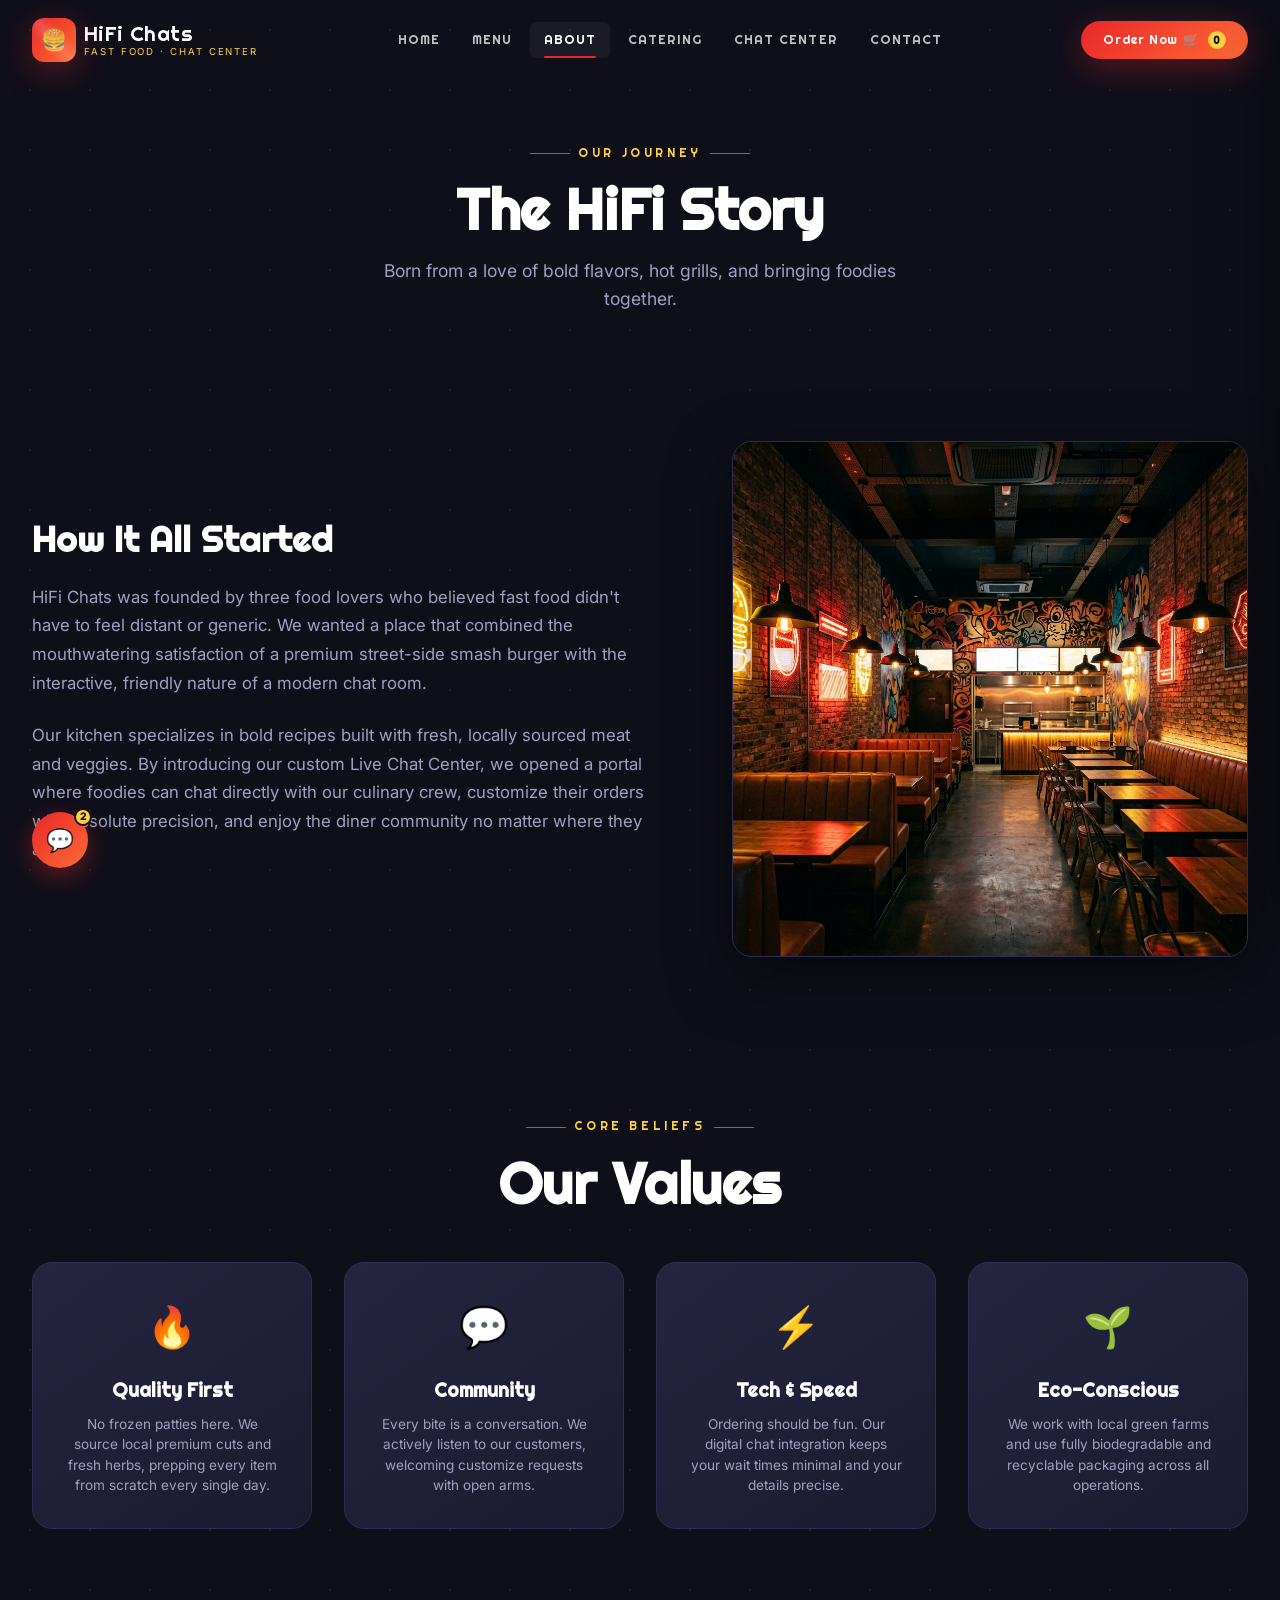
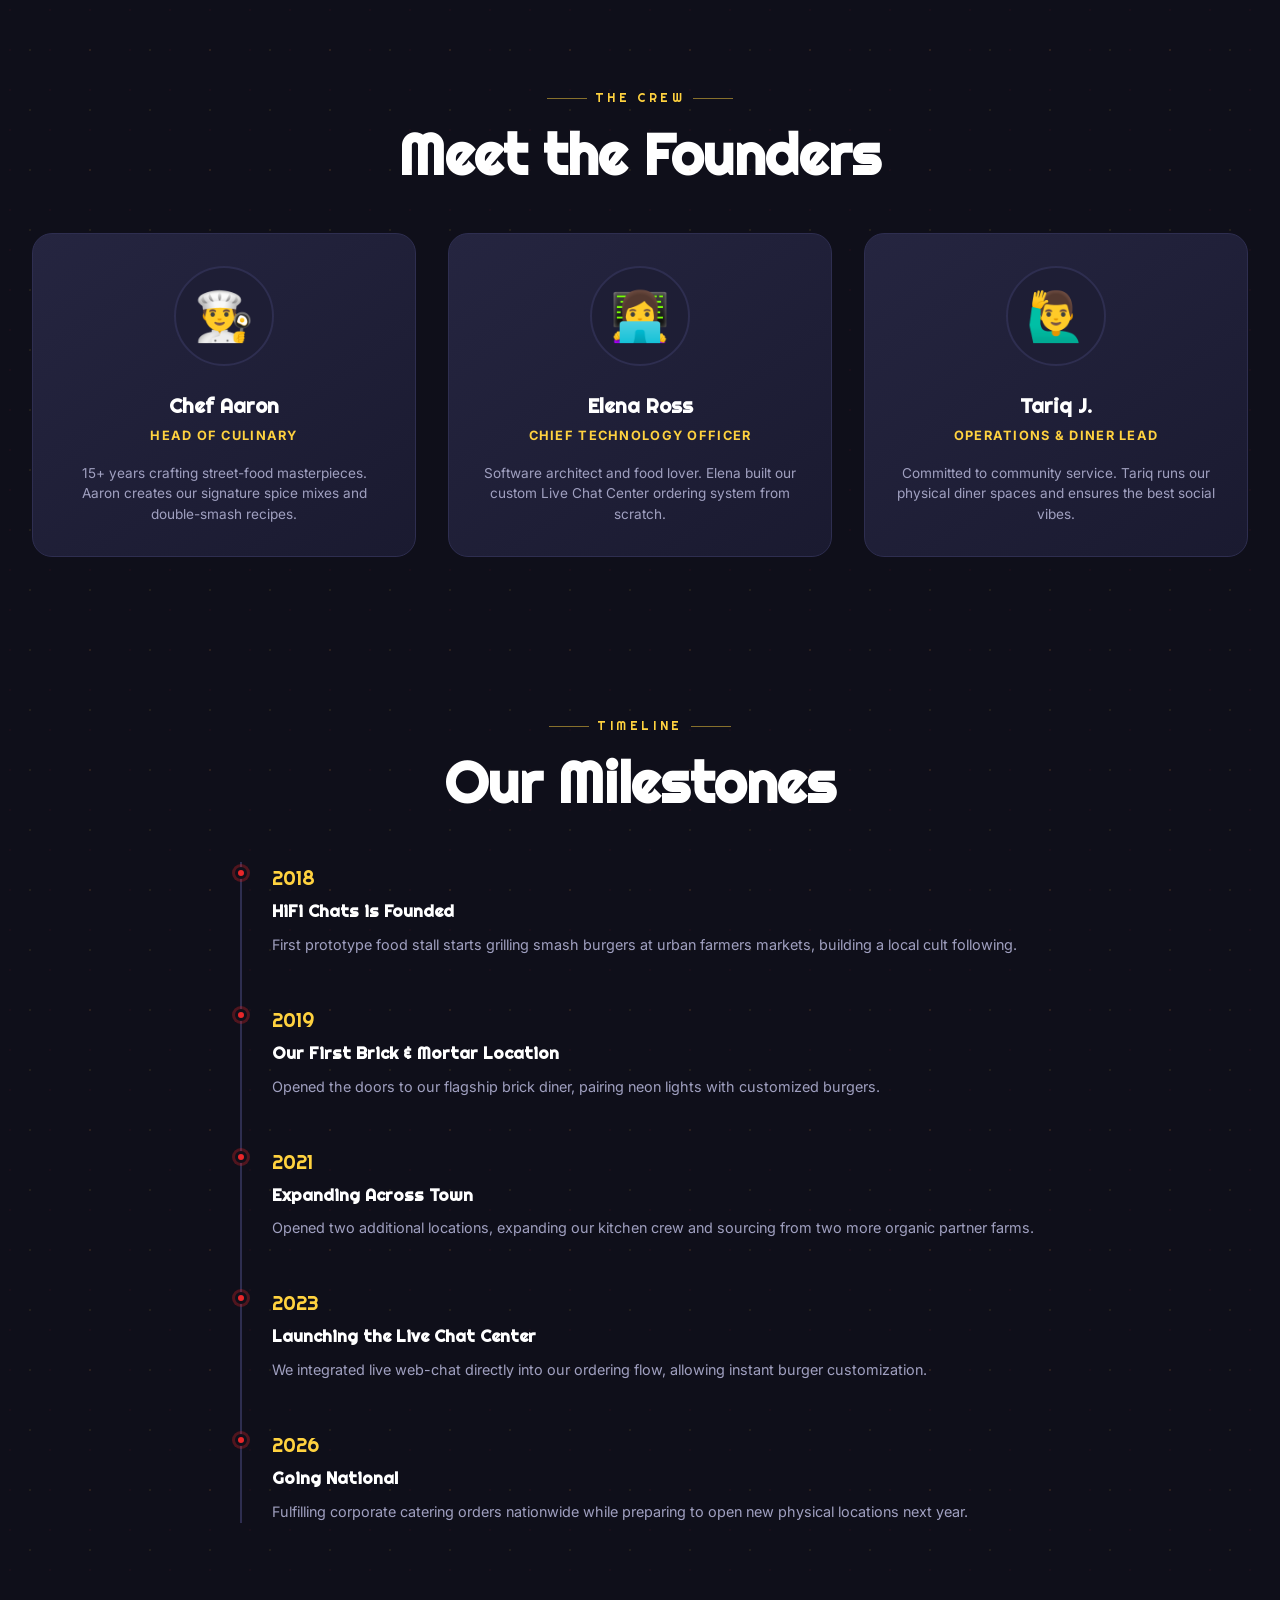
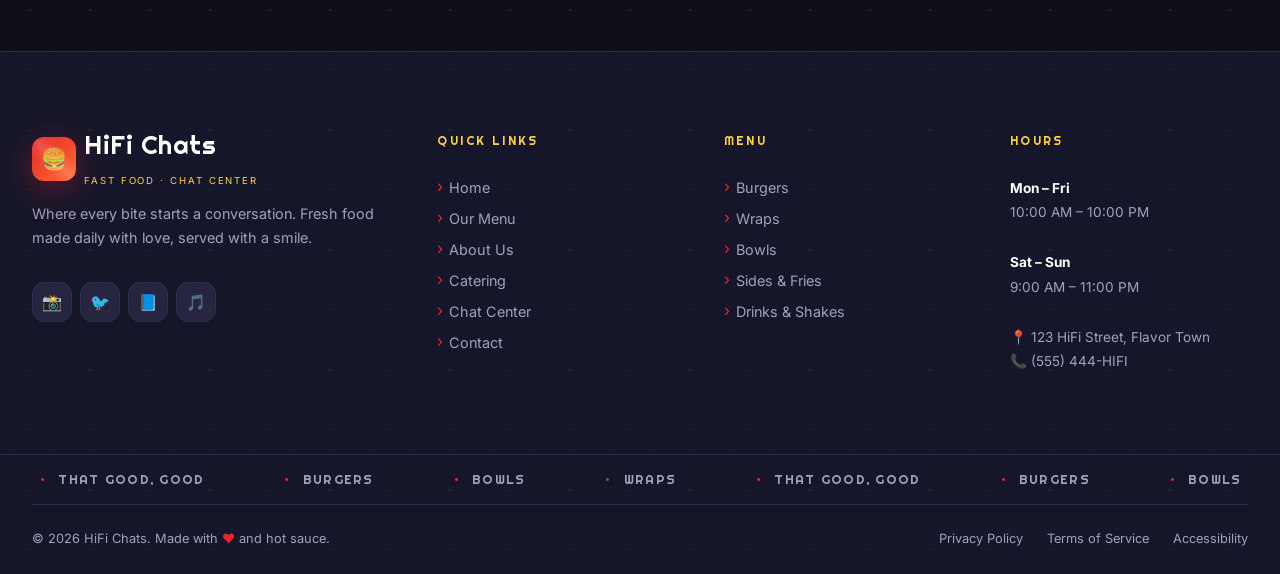
==== about.html @ 08e346a8 "website for chat center" ====
<!DOCTYPE html>
<html lang="en">
<head>
  <meta charset="UTF-8">
  <meta name="viewport" content="width=device-width, initial-scale=1.0">
  <link rel="icon" href="data:image/svg+xml,<svg xmlns=%22http://www.w3.org/2000/svg%22 viewBox=%220 0 100 100%22><text y=%22.9em%22 font-size=%2290%22>🍔</text></svg>">
  <title>About Us | HiFi Chats - Street Food & Conversation</title>
  <!-- Google Fonts -->
  <link rel="preconnect" href="https://fonts.googleapis.com">
  <link rel="preconnect" href="https://fonts.gstatic.com" crossorigin>
  <link href="https://fonts.googleapis.com/css2?family=Plus+Jakarta+Sans:wght@400;500;600;700;800&family=Playfair+Display:ital,wght@0,600;0,700;1,600&display=swap" rel="stylesheet">
  <!-- Stylesheets -->
  <link rel="stylesheet" href="css/main.css">
  <link rel="stylesheet" href="css/components.css">
  <link rel="stylesheet" href="css/animations.css">
  <style>
    /* About page styles */
    .about-hero {
      padding-top: calc(var(--nav-height) + 4rem);
      padding-bottom: 3rem;
      text-align: center;
    }
    .about-story {
      display: grid;
      grid-template-columns: 1.2fr 1fr;
      gap: var(--space-3xl);
      align-items: center;
    }
    .story-img-wrap {
      border-radius: var(--radius-lg);
      overflow: hidden;
      border: 1px solid var(--hifi-border);
      box-shadow: var(--shadow-lg);
    }
    .story-img {
      width: 100%;
      height: 100%;
      object-fit: cover;
      display: block;
    }
    .about-title {
      font-family: var(--font-display);
      font-size: 2.2rem;
      margin-bottom: var(--space-md);
      color: #fff;
    }
    .about-desc {
      color: var(--hifi-muted);
      font-size: 1.05rem;
      line-height: 1.7;
      margin-bottom: var(--space-lg);
    }
    
    /* Value Cards */
    .values-grid {
      display: grid;
      grid-template-columns: repeat(4, 1fr);
      gap: var(--space-xl);
    }
    .value-card {
      padding: var(--space-xl);
      text-align: center;
    }
    .value-icon {
      font-size: 2.5rem;
      margin-bottom: var(--space-md);
      display: inline-block;
    }
    .value-name {
      font-family: var(--font-display);
      font-size: 1.2rem;
      margin-bottom: var(--space-sm);
      color: #fff;
    }
    .value-desc {
      color: var(--hifi-muted);
      font-size: 0.85rem;
      line-height: 1.5;
    }
    
    /* Team members */
    .team-grid {
      display: grid;
      grid-template-columns: repeat(3, 1fr);
      gap: var(--space-xl);
    }
    .team-card {
      padding: var(--space-xl);
      text-align: center;
    }
    .team-avatar {
      width: 100px;
      height: 100px;
      border-radius: 50%;
      background: var(--hifi-charcoal);
      border: 2px solid var(--hifi-border);
      display: flex;
      align-items: center;
      justify-content: center;
      font-size: 3rem;
      margin: 0 auto var(--space-lg) auto;
    }
    .team-name {
      font-family: var(--font-display);
      font-size: 1.25rem;
      margin-bottom: 4px;
      color: #fff;
    }
    .team-role {
      color: var(--hifi-yellow);
      font-size: 0.8rem;
      font-weight: 700;
      letter-spacing: 0.1em;
      text-transform: uppercase;
      margin-bottom: var(--space-md);
    }
    .team-bio {
      color: var(--hifi-muted);
      font-size: 0.85rem;
      line-height: 1.5;
    }
    
    /* Timeline Section */
    .timeline {
      position: relative;
      max-width: 800px;
      margin: 3rem auto 0 auto;
      padding-left: var(--space-xl);
    }
    .timeline::before {
      content: '';
      position: absolute;
      left: 0;
      top: 0;
      bottom: 0;
      width: 2px;
      background: var(--hifi-border);
    }
    .timeline-item {
      position: relative;
      margin-bottom: var(--space-2xl);
    }
    .timeline-marker {
      position: absolute;
      left: calc(-1 * var(--space-xl) - 5px);
      top: 5px;
      width: 12px;
      height: 12px;
      border-radius: 50%;
      background: var(--hifi-red);
      border: 3px solid var(--hifi-dark);
      box-shadow: 0 0 0 3px rgba(232,39,42,0.3);
    }
    .timeline-year {
      font-family: var(--font-display);
      font-size: 1.25rem;
      color: var(--hifi-yellow);
      margin-bottom: 4px;
    }
    .timeline-title {
      font-family: var(--font-display);
      font-size: 1.05rem;
      color: #fff;
      margin-bottom: var(--space-sm);
    }
    .timeline-desc {
      color: var(--hifi-muted);
      font-size: 0.9rem;
    }
    
    @media (max-width: 900px) {
      .about-story { grid-template-columns: 1fr; gap: var(--space-xl); }
      .values-grid { grid-template-columns: repeat(2, 1fr); }
      .team-grid { grid-template-columns: 1fr; max-width: 400px; margin-inline: auto; }
    }
  </style>
</head>
<body class="particles-bg">
  <div class="page-transition"></div>

  <!-- Navbar -->
  <header class="navbar" id="navbar">
    <div class="container">
      <a href="index.html" class="nav-logo" data-nav>
        <div class="logo-icon">🍔</div>
        <div class="logo-text">
          <span class="logo-name">HiFi Chats</span>
          <span class="logo-tagline">Fast Food · Chat Center</span>
        </div>
      </a>
      <nav class="nav-links">
        <a href="index.html" class="nav-link" data-nav>Home</a>
        <a href="menu.html" class="nav-link" data-nav>Menu</a>
        <a href="about.html" class="nav-link active" data-nav>About</a>
        <a href="catering.html" class="nav-link" data-nav>Catering</a>
        <a href="chat.html" class="nav-link" data-nav>Chat Center</a>
        <a href="contact.html" class="nav-link" data-nav>Contact</a>
      </nav>
      <div class="nav-actions">
        <button type="button" class="nav-order-btn cart-toggle">Order Now 🛒 <span class="order-badge" style="display:inline-flex;align-items:center;justify-content:center;width:18px;height:18px;background:#FFD23F;color:#0F0F1A;border-radius:50%;font-size:0.65rem;font-weight:800;margin-left:4px;transition:transform 0.2s;">0</span></button>
      </div>
      <button class="nav-hamburger" id="hamburger" aria-label="Toggle menu">
        <span></span>
        <span></span>
        <span></span>
      </button>
    </div>
  </header>

  <!-- Mobile Navigation Menu -->
  <nav class="nav-mobile" id="mobile-nav">
    <a href="index.html" class="nav-link" data-nav>Home</a>
    <a href="menu.html" class="nav-link" data-nav>Menu</a>
    <a href="about.html" class="nav-link active" data-nav>About</a>
    <a href="catering.html" class="nav-link" data-nav>Catering</a>
    <a href="chat.html" class="nav-link" data-nav>Chat Center</a>
    <a href="contact.html" class="nav-link" data-nav>Contact</a>
    <button type="button" class="nav-order-btn cart-toggle">Order Now 🛒 <span class="order-badge" style="display:inline-flex;align-items:center;justify-content:center;width:18px;height:18px;background:#FFD23F;color:#0F0F1A;border-radius:50%;font-size:0.65rem;font-weight:800;margin-left:4px;transition:transform 0.2s;">0</span></button>
  </nav>

  <main>
    <!-- About Hero -->
    <section class="about-hero container">
      <span class="section-label" style="justify-content: center;">Our Journey</span>
      <h1 class="section-title">The HiFi Story</h1>
      <p class="section-subtitle" style="margin-inline: auto;">Born from a love of bold flavors, hot grills, and bringing foodies together.</p>
    </section>

    <!-- Story Content -->
    <section class="section-padding container">
      <div class="about-story">
        <div class="reveal-left">
          <h2 class="about-title">How It All Started</h2>
          <p class="about-desc">HiFi Chats was founded by three food lovers who believed fast food didn't have to feel distant or generic. We wanted a place that combined the mouthwatering satisfaction of a premium street-side smash burger with the interactive, friendly nature of a modern chat room.</p>
          <p class="about-desc">Our kitchen specializes in bold recipes built with fresh, locally sourced meat and veggies. By introducing our custom Live Chat Center, we opened a portal where foodies can chat directly with our culinary crew, customize their orders with absolute precision, and enjoy the diner community no matter where they are.</p>
        </div>
        <div class="reveal-right">
          <div class="story-img-wrap">
            <img src="assets/interior.png" alt="Diner Story" class="story-img">
          </div>
        </div>
      </div>
    </section>

    <!-- Core Values -->
    <section class="section-padding bg-light">
      <div class="container">
        <div class="text-center" style="margin-bottom: 3rem;">
          <span class="section-label" style="justify-content: center;">Core Beliefs</span>
          <h2 class="section-title">Our Values</h2>
        </div>
        
        <div class="values-grid stagger">
          <div class="card value-card reveal">
            <span class="value-icon">🔥</span>
            <h3 class="value-name">Quality First</h3>
            <p class="value-desc">No frozen patties here. We source local premium cuts and fresh herbs, prepping every item from scratch every single day.</p>
          </div>
          <div class="card value-card reveal">
            <span class="value-icon">💬</span>
            <h3 class="value-name">Community</h3>
            <p class="value-desc">Every bite is a conversation. We actively listen to our customers, welcoming customize requests with open arms.</p>
          </div>
          <div class="card value-card reveal">
            <span class="value-icon">⚡</span>
            <h3 class="value-name">Tech & Speed</h3>
            <p class="value-desc">Ordering should be fun. Our digital chat integration keeps your wait times minimal and your details precise.</p>
          </div>
          <div class="card value-card reveal">
            <span class="value-icon">🌱</span>
            <h3 class="value-name">Eco-Conscious</h3>
            <p class="value-desc">We work with local green farms and use fully biodegradable and recyclable packaging across all operations.</p>
          </div>
        </div>
      </div>
    </section>

    <!-- Team Section -->
    <section class="section-padding container">
      <div class="text-center" style="margin-bottom: 3rem;">
        <span class="section-label" style="justify-content: center;">The Crew</span>
        <h2 class="section-title">Meet the Founders</h2>
      </div>
      
      <div class="team-grid stagger">
        <div class="card team-card reveal">
          <div class="team-avatar">👨‍🍳</div>
          <h3 class="team-name">Chef Aaron</h3>
          <div class="team-role">Head of Culinary</div>
          <p class="team-bio">15+ years crafting street-food masterpieces. Aaron creates our signature spice mixes and double-smash recipes.</p>
        </div>
        <div class="card team-card reveal">
          <div class="team-avatar">👩‍💻</div>
          <h3 class="team-name">Elena Ross</h3>
          <div class="team-role">Chief Technology Officer</div>
          <p class="team-bio">Software architect and food lover. Elena built our custom Live Chat Center ordering system from scratch.</p>
        </div>
        <div class="card team-card reveal">
          <div class="team-avatar">🙋‍♂️</div>
          <h3 class="team-name">Tariq J.</h3>
          <div class="team-role">Operations & Diner Lead</div>
          <p class="team-bio">Committed to community service. Tariq runs our physical diner spaces and ensures the best social vibes.</p>
        </div>
      </div>
    </section>

    <!-- Timeline Section -->
    <section class="section-padding bg-light">
      <div class="container">
        <div class="text-center" style="margin-bottom: 2rem;">
          <span class="section-label" style="justify-content: center;">Timeline</span>
          <h2 class="section-title">Our Milestones</h2>
        </div>
        
        <div class="timeline stagger">
          <div class="timeline-item reveal">
            <div class="timeline-marker"></div>
            <div class="timeline-year">2018</div>
            <h3 class="timeline-title">HiFi Chats is Founded</h3>
            <p class="timeline-desc">First prototype food stall starts grilling smash burgers at urban farmers markets, building a local cult following.</p>
          </div>
          <div class="timeline-item reveal">
            <div class="timeline-marker"></div>
            <div class="timeline-year">2019</div>
            <h3 class="timeline-title">Our First Brick & Mortar Location</h3>
            <p class="timeline-desc">Opened the doors to our flagship brick diner, pairing neon lights with customized burgers.</p>
          </div>
          <div class="timeline-item reveal">
            <div class="timeline-marker"></div>
            <div class="timeline-year">2021</div>
            <h3 class="timeline-title">Expanding Across Town</h3>
            <p class="timeline-desc">Opened two additional locations, expanding our kitchen crew and sourcing from two more organic partner farms.</p>
          </div>
          <div class="timeline-item reveal">
            <div class="timeline-marker"></div>
            <div class="timeline-year">2023</div>
            <h3 class="timeline-title">Launching the Live Chat Center</h3>
            <p class="timeline-desc">We integrated live web-chat directly into our ordering flow, allowing instant burger customization.</p>
          </div>
          <div class="timeline-item reveal">
            <div class="timeline-marker"></div>
            <div class="timeline-year">2026</div>
            <h3 class="timeline-title">Going National</h3>
            <p class="timeline-desc">Fulfilling corporate catering orders nationwide while preparing to open new physical locations next year.</p>
          </div>
        </div>
      </div>
    </section>
  </main>

  <!-- Footer -->
  <footer class="footer">
    <div class="container">
      <div class="footer-grid">
        <div class="footer-brand">
          <div class="nav-logo" style="margin-bottom:1rem;">
            <div class="logo-icon">🍔</div>
            <div class="logo-text">
              <span class="logo-name">HiFi Chats</span>
              <span class="logo-tagline">Fast Food · Chat Center</span>
            </div>
          </div>
          <p class="footer-desc">Where every bite starts a conversation. Fresh food made daily with love, served with a smile.</p>
          <div class="footer-social">
            <a href="#" class="social-btn" aria-label="Instagram">📸</a>
            <a href="#" class="social-btn" aria-label="Twitter">🐦</a>
            <a href="#" class="social-btn" aria-label="Facebook">📘</a>
            <a href="#" class="social-btn" aria-label="TikTok">🎵</a>
          </div>
        </div>
        <div>
          <p class="footer-col-title">Quick Links</p>
          <ul class="footer-links">
            <li><a href="index.html">Home</a></li>
            <li><a href="menu.html">Our Menu</a></li>
            <li><a href="about.html">About Us</a></li>
            <li><a href="catering.html">Catering</a></li>
            <li><a href="chat.html">Chat Center</a></li>
            <li><a href="contact.html">Contact</a></li>
          </ul>
        </div>
        <div>
          <p class="footer-col-title">Menu</p>
          <ul class="footer-links">
            <li><a href="menu.html">Burgers</a></li>
            <li><a href="menu.html">Wraps</a></li>
            <li><a href="menu.html">Bowls</a></li>
            <li><a href="menu.html">Sides & Fries</a></li>
            <li><a href="menu.html">Drinks & Shakes</a></li>
          </ul>
        </div>
        <div>
          <p class="footer-col-title">Hours</p>
          <div class="footer-hours">
            <p><strong>Mon – Fri</strong><br>10:00 AM – 10:00 PM</p>
            <br>
            <p><strong>Sat – Sun</strong><br>9:00 AM – 11:00 PM</p>
            <br>
            <p>📍 123 HiFi Street, Flavor Town</p>
            <p>📞 (555) 444-HIFI</p>
          </div>
        </div>
      </div>
    </div>
    <div class="ticker-wrap" style="background:var(--hifi-dark2);border-top:1px solid var(--hifi-border);">
      <div class="ticker-track">
        <span class="ticker-item" style="color:var(--hifi-muted)"><span class="ticker-dot" style="color:var(--hifi-red)">•</span> that good, good</span>
        <span class="ticker-item" style="color:var(--hifi-muted)"><span class="ticker-dot" style="color:var(--hifi-red)">•</span> burgers</span>
        <span class="ticker-item" style="color:var(--hifi-muted)"><span class="ticker-dot" style="color:var(--hifi-red)">•</span> bowls</span>
        <span class="ticker-item" style="color:var(--hifi-muted)"><span class="ticker-dot" style="color:var(--hifi-red)">•</span> wraps</span>
        <span class="ticker-item" style="color:var(--hifi-muted)"><span class="ticker-dot" style="color:var(--hifi-red)">•</span> that good, good</span>
        <span class="ticker-item" style="color:var(--hifi-muted)"><span class="ticker-dot" style="color:var(--hifi-red)">•</span> burgers</span>
        <span class="ticker-item" style="color:var(--hifi-muted)"><span class="ticker-dot" style="color:var(--hifi-red)">•</span> bowls</span>
        <span class="ticker-item" style="color:var(--hifi-muted)"><span class="ticker-dot" style="color:var(--hifi-red)">•</span> wraps</span>
      </div>
    </div>
    <div class="container">
      <div class="footer-bottom">
        <p class="footer-copy">© 2026 HiFi Chats. Made with <span>❤</span> and hot sauce.</p>
        <div class="footer-legal">
          <a href="#">Privacy Policy</a>
          <a href="#">Terms of Service</a>
          <a href="#">Accessibility</a>
        </div>
      </div>
    </div>
  </footer>

  <!-- Floating Order Button -->
  <a href="menu.html" class="fab-order" id="fab-order" aria-label="Order Now">
    <span class="fab-pulse"></span> Order Now
  </a>

  <!-- Chat Widget -->
  <div class="chat-widget">
    <div class="chat-popup" id="chat-popup">
      <div class="chat-popup-header">
        <div class="chat-popup-avatar">🧑‍🍳</div>
        <div class="chat-popup-info">
          <strong>HiFi Support</strong>
          <small>Usually replies instantly</small>
        </div>
        <div class="online-dot"></div>
      </div>
      <div class="chat-popup-body">
        <div class="chat-bubble-msg">👋 Hey! Ready to order? We've got today's specials waiting for you!</div>
        <div class="chat-bubble-msg" style="animation-delay:0.2s">🍔 Our HiFi Classic is 20% off today only!</div>
        <a href="chat.html" class="chat-popup-cta">Start Chatting →</a>
      </div>
    </div>
    <button class="chat-widget-btn" id="chat-widget-btn" aria-label="Open chat">💬</button>
    <span class="chat-widget-badge">2</span>
  </div>

  <!-- Scripts -->
  <script src="js/cart.js"></script>
  <script src="js/main.js"></script>
</body>
</html>
---- css/main.css ----
/* ====================================
   HiFi Chats – Design System / main.css
   ==================================== */

@import url('https://fonts.googleapis.com/css2?family=Righteous&family=Pacifico&family=Inter:wght@300;400;500;600;700;800;900&display=swap');

/* ── CSS Custom Properties ── */
:root {
  /* Brand Colors */
  --hifi-red:       #E8272A;
  --hifi-red-dark:  #B01E20;
  --hifi-red-light: #FF4D50;
  --hifi-yellow:    #FFD23F;
  --hifi-yellow-dk: #E8BB20;
  --hifi-orange:    #FF6B35;
  --hifi-green:     #2ECC71;
  --hifi-dark:      #0F0F1A;
  --hifi-dark2:     #16162A;
  --hifi-charcoal:  #1E1E35;
  --hifi-card:      #252540;
  --hifi-border:    #2E2E50;
  --hifi-cream:     #FFF8F0;
  --hifi-muted:     #A0A0C0;
  --hifi-white:     #FFFFFF;

  /* Gradients */
  --grad-hero:   linear-gradient(135deg, #0F0F1A 0%, #1A0A0A 50%, #0F0F1A 100%);
  --grad-red:    linear-gradient(135deg, #E8272A, #FF6B35);
  --grad-gold:   linear-gradient(135deg, #FFD23F, #FF6B35);
  --grad-card:   linear-gradient(145deg, #252540, #1A1A30);
  --grad-shine:  linear-gradient(45deg, transparent 30%, rgba(255,210,63,0.08) 50%, transparent 70%);

  /* Typography */
  --font-display: 'Righteous', sans-serif;
  --font-accent:  'Pacifico', cursive;
  --font-body:    'Inter', sans-serif;

  /* Spacing */
  --space-xs:  0.25rem;
  --space-sm:  0.5rem;
  --space-md:  1rem;
  --space-lg:  1.5rem;
  --space-xl:  2rem;
  --space-2xl: 3rem;
  --space-3xl: 5rem;

  /* Border Radius */
  --radius-sm:   6px;
  --radius-md:   12px;
  --radius-lg:   20px;
  --radius-xl:   32px;
  --radius-pill: 999px;

  /* Shadows */
  --shadow-sm:   0 2px 8px rgba(0,0,0,0.3);
  --shadow-md:   0 8px 32px rgba(0,0,0,0.4);
  --shadow-lg:   0 20px 60px rgba(0,0,0,0.5);
  --shadow-red:  0 8px 32px rgba(232,39,42,0.35);
  --shadow-gold: 0 8px 32px rgba(255,210,63,0.25);

  /* Transitions */
  --trans-fast:   0.15s ease;
  --trans-mid:    0.3s ease;
  --trans-slow:   0.6s cubic-bezier(0.34, 1.56, 0.64, 1);

  /* Z-Index */
  --z-base: 1;
  --z-above: 10;
  --z-nav: 100;
  --z-modal: 1000;

  /* Layout */
  --max-width: 1280px;
  --nav-height: 80px;
}

/* ── Reset & Base ── */
*, *::before, *::after {
  box-sizing: border-box;
  margin: 0;
  padding: 0;
}

html {
  scroll-behavior: smooth;
  font-size: 16px;
}

body {
  font-family: var(--font-body);
  background: var(--hifi-dark);
  color: var(--hifi-white);
  overflow-x: hidden;
  line-height: 1.6;
  -webkit-font-smoothing: antialiased;
}

img {
  max-width: 100%;
  display: block;
}

a {
  color: inherit;
  text-decoration: none;
}

ul, ol {
  list-style: none;
}

button {
  cursor: pointer;
  border: none;
  background: none;
  font-family: inherit;
}

/* ── Utility Classes ── */
.container {
  max-width: var(--max-width);
  margin-inline: auto;
  padding-inline: var(--space-xl);
}

.section-padding {
  padding-block: var(--space-3xl);
}

.text-center { text-align: center; }
.text-red    { color: var(--hifi-red); }
.text-yellow { color: var(--hifi-yellow); }
.text-muted  { color: var(--hifi-muted); }
.text-white  { color: var(--hifi-white); }

.shadow-lg { box-shadow: var(--shadow-lg); }

.display-font  { font-family: var(--font-display); }
.accent-font   { font-family: var(--font-accent); }

/* ── Section Headers ── */
.section-label {
  font-family: var(--font-display);
  font-size: 0.75rem;
  letter-spacing: 0.3em;
  text-transform: uppercase;
  color: var(--hifi-yellow);
  display: flex;
  align-items: center;
  gap: var(--space-sm);
  margin-bottom: var(--space-md);
}

.section-label::before,
.section-label::after {
  content: '';
  height: 1px;
  width: 40px;
  background: var(--hifi-yellow);
  opacity: 0.5;
}

.section-title {
  font-family: var(--font-display);
  font-size: clamp(2rem, 5vw, 3.5rem);
  line-height: 1.1;
  margin-bottom: var(--space-md);
}

.section-subtitle {
  font-size: 1.1rem;
  color: var(--hifi-muted);
  max-width: 540px;
}

/* ── Buttons ── */
.btn {
  display: inline-flex;
  align-items: center;
  gap: var(--space-sm);
  padding: 0.85em 2em;
  border-radius: var(--radius-pill);
  font-family: var(--font-display);
  font-size: 0.9rem;
  letter-spacing: 0.05em;
  transition: all var(--trans-slow);
  position: relative;
  overflow: hidden;
  white-space: nowrap;
}

.btn::after {
  content: '';
  position: absolute;
  inset: 0;
  background: var(--grad-shine);
  transform: translateX(-100%);
  transition: transform var(--trans-mid);
}

.btn:hover::after {
  transform: translateX(100%);
}

.btn-primary {
  background: var(--grad-red);
  color: var(--hifi-white);
  box-shadow: var(--shadow-red);
}

.btn-primary:hover {
  transform: translateY(-3px) scale(1.03);
  box-shadow: 0 12px 40px rgba(232,39,42,0.5);
}

.btn-secondary {
  background: transparent;
  color: var(--hifi-white);
  border: 2px solid rgba(255,255,255,0.25);
  backdrop-filter: blur(10px);
}

.btn-secondary:hover {
  border-color: var(--hifi-yellow);
  color: var(--hifi-yellow);
  transform: translateY(-3px);
  box-shadow: 0 8px 24px rgba(255,210,63,0.15);
}

.btn-gold {
  background: var(--grad-gold);
  color: var(--hifi-dark);
  box-shadow: var(--shadow-gold);
  font-weight: 700;
}

.btn-gold:hover {
  transform: translateY(-3px) scale(1.03);
  box-shadow: 0 12px 40px rgba(255,210,63,0.4);
}

.btn-lg {
  padding: 1.1em 2.5em;
  font-size: 1rem;
}

.btn-sm {
  padding: 0.55em 1.4em;
  font-size: 0.8rem;
}

.btn-icon {
  width: 20px;
  height: 20px;
  transition: transform var(--trans-fast);
}

.btn:hover .btn-icon {
  transform: translateX(4px);
}

/* ── Cards ── */
.card {
  background: var(--grad-card);
  border: 1px solid var(--hifi-border);
  border-radius: var(--radius-lg);
  overflow: hidden;
  transition: all var(--trans-mid);
  position: relative;
}

.card:hover {
  transform: translateY(-6px);
  border-color: rgba(232,39,42,0.3);
  box-shadow: 0 24px 48px rgba(0,0,0,0.4), 0 0 0 1px rgba(232,39,42,0.1);
}

/* ── Badges ── */
.badge {
  display: inline-flex;
  align-items: center;
  gap: 4px;
  padding: 4px 12px;
  border-radius: var(--radius-pill);
  font-size: 0.7rem;
  font-weight: 700;
  letter-spacing: 0.05em;
  text-transform: uppercase;
}

.badge-hot  { background: rgba(232,39,42,0.15); color: var(--hifi-red-light); border: 1px solid rgba(232,39,42,0.3); }
.badge-new  { background: rgba(46,204,113,0.15); color: var(--hifi-green); border: 1px solid rgba(46,204,113,0.3); }
.badge-veg  { background: rgba(46,204,113,0.15); color: var(--hifi-green); border: 1px solid rgba(46,204,113,0.3); }
.badge-pop  { background: rgba(255,210,63,0.15); color: var(--hifi-yellow); border: 1px solid rgba(255,210,63,0.3); }

/* ── Scroll-in animations ── */
.reveal {
  opacity: 0;
  transform: translateY(40px);
  transition: opacity 0.7s ease, transform 0.7s ease;
}

.reveal.visible {
  opacity: 1;
  transform: none;
}

.reveal-left {
  opacity: 0;
  transform: translateX(-40px);
  transition: opacity 0.7s ease, transform 0.7s ease;
}

.reveal-left.visible {
  opacity: 1;
  transform: none;
}

.reveal-right {
  opacity: 0;
  transform: translateX(40px);
  transition: opacity 0.7s ease, transform 0.7s ease;
}

.reveal-right.visible {
  opacity: 1;
  transform: none;
}

/* ── Page Hero Overlay ── */
.page-hero {
  position: relative;
  padding-top: calc(var(--nav-height) + 4rem);
  padding-bottom: 4rem;
  text-align: center;
  overflow: hidden;
}

.page-hero::before {
  content: '';
  position: absolute;
  inset: 0;
  background: radial-gradient(ellipse at center top, rgba(232,39,42,0.2) 0%, transparent 60%);
  pointer-events: none;
}

/* ── Divider ── */
.divider {
  border: none;
  height: 1px;
  background: linear-gradient(90deg, transparent, var(--hifi-border), transparent);
  margin-block: var(--space-2xl);
}

/* ── Responsive Grid Helpers ── */
.grid-2 { display: grid; grid-template-columns: repeat(2, 1fr); gap: var(--space-xl); }
.grid-3 { display: grid; grid-template-columns: repeat(3, 1fr); gap: var(--space-xl); }
.grid-4 { display: grid; grid-template-columns: repeat(4, 1fr); gap: var(--space-xl); }

@media (max-width: 1024px) {
  .grid-4 { grid-template-columns: repeat(2, 1fr); }
  .grid-3 { grid-template-columns: repeat(2, 1fr); }
}

@media (max-width: 768px) {
  .container { padding-inline: var(--space-lg); }
  .section-padding { padding-block: var(--space-2xl); }
  .grid-2, .grid-3, .grid-4 { grid-template-columns: 1fr; }
}
---- css/components.css ----
/* ====================================
   HiFi Chats – Components (Nav, Footer, etc.)
   ==================================== */

/* ──────────────────────────────────────
   NAVIGATION
────────────────────────────────────── */
.navbar {
  position: fixed;
  top: 0;
  left: 0;
  right: 0;
  height: var(--nav-height);
  z-index: var(--z-nav);
  transition: all var(--trans-mid);
  display: flex;
  align-items: center;
}

.navbar.scrolled {
  background: rgba(15, 15, 26, 0.92);
  backdrop-filter: blur(20px);
  border-bottom: 1px solid var(--hifi-border);
  box-shadow: 0 4px 30px rgba(0,0,0,0.3);
}

.navbar .container {
  display: flex;
  align-items: center;
  justify-content: space-between;
  width: 100%;
}

/* Logo */
.nav-logo {
  display: flex;
  align-items: center;
  gap: var(--space-sm);
  text-decoration: none;
}

.logo-icon {
  width: 44px;
  height: 44px;
  background: var(--grad-red);
  border-radius: 12px;
  display: flex;
  align-items: center;
  justify-content: center;
  font-size: 1.3rem;
  box-shadow: var(--shadow-red);
  flex-shrink: 0;
  position: relative;
  overflow: hidden;
}

.logo-icon::after {
  content: '';
  position: absolute;
  top: -50%;
  left: -50%;
  width: 200%;
  height: 200%;
  background: linear-gradient(45deg, transparent 40%, rgba(255,255,255,0.15) 50%, transparent 60%);
  animation: logo-shine 3s infinite;
}

@keyframes logo-shine {
  0% { transform: rotate(0deg) translateX(-100%); }
  100% { transform: rotate(0deg) translateX(100%); }
}

.logo-text {
  display: flex;
  flex-direction: column;
  line-height: 1;
}

.logo-name {
  font-family: var(--font-display);
  font-size: 1.3rem;
  color: var(--hifi-white);
  letter-spacing: 0.02em;
}

.logo-tagline {
  font-size: 0.6rem;
  color: var(--hifi-yellow);
  letter-spacing: 0.2em;
  text-transform: uppercase;
  margin-top: 2px;
}

/* Nav Links */
.nav-links {
  display: flex;
  align-items: center;
  gap: var(--space-xs);
}

.nav-link {
  font-family: var(--font-display);
  font-size: 0.8rem;
  letter-spacing: 0.08em;
  text-transform: uppercase;
  color: rgba(255,255,255,0.75);
  padding: 8px 14px;
  border-radius: var(--radius-sm);
  transition: all var(--trans-fast);
  position: relative;
}

.nav-link::after {
  content: '';
  position: absolute;
  bottom: 0;
  left: 50%;
  transform: translateX(-50%);
  width: 0;
  height: 2px;
  background: var(--hifi-red);
  border-radius: 2px;
  transition: width var(--trans-fast);
}

.nav-link:hover,
.nav-link.active {
  color: var(--hifi-white);
  background: rgba(255,255,255,0.05);
}

.nav-link:hover::after,
.nav-link.active::after {
  width: calc(100% - 28px);
}

/* Nav Actions */
.nav-actions {
  display: flex;
  align-items: center;
  gap: var(--space-md);
}

.nav-order-btn {
  background: var(--grad-red);
  color: var(--hifi-white);
  font-family: var(--font-display);
  font-size: 0.8rem;
  letter-spacing: 0.05em;
  padding: 10px 22px;
  border-radius: var(--radius-pill);
  box-shadow: var(--shadow-red);
  transition: all var(--trans-slow);
}

.nav-order-btn:hover {
  transform: translateY(-2px) scale(1.05);
  box-shadow: 0 8px 24px rgba(232,39,42,0.5);
}

/* Hamburger */
.nav-hamburger {
  display: none;
  flex-direction: column;
  gap: 5px;
  cursor: pointer;
  padding: 6px;
}

.nav-hamburger span {
  display: block;
  width: 24px;
  height: 2px;
  background: var(--hifi-white);
  border-radius: 2px;
  transition: all var(--trans-fast);
}

.nav-hamburger.open span:nth-child(1) { transform: translateY(7px) rotate(45deg); }
.nav-hamburger.open span:nth-child(2) { opacity: 0; transform: scaleX(0); }
.nav-hamburger.open span:nth-child(3) { transform: translateY(-7px) rotate(-45deg); }

/* Mobile Nav */
.nav-mobile {
  display: none;
  position: fixed;
  top: var(--nav-height);
  left: 0;
  right: 0;
  background: rgba(15, 15, 26, 0.98);
  backdrop-filter: blur(20px);
  border-bottom: 1px solid var(--hifi-border);
  padding: var(--space-xl);
  flex-direction: column;
  gap: var(--space-sm);
  z-index: calc(var(--z-nav) - 1);
  transform: translateY(-100%);
  opacity: 0;
  transition: all var(--trans-mid);
}

.nav-mobile.open {
  transform: translateY(0);
  opacity: 1;
}

.nav-mobile .nav-link {
  font-size: 1rem;
  padding: var(--space-md);
  border-radius: var(--radius-md);
}

.nav-mobile .nav-order-btn {
  text-align: center;
  padding: var(--space-md);
  border-radius: var(--radius-md);
  margin-top: var(--space-md);
  font-size: 1rem;
}

@media (max-width: 900px) {
  .nav-links, .nav-actions { display: none; }
  .nav-hamburger { display: flex; }
  .nav-mobile { display: flex; }
}


/* ──────────────────────────────────────
   MARQUEE TICKER
────────────────────────────────────── */
.ticker-wrap {
  background: var(--grad-red);
  overflow: hidden;
  white-space: nowrap;
  padding-block: 12px;
}

.ticker-track {
  display: inline-flex;
  animation: ticker 30s linear infinite;
}

.ticker-item {
  font-family: var(--font-display);
  font-size: 0.8rem;
  letter-spacing: 0.1em;
  text-transform: uppercase;
  color: var(--hifi-white);
  padding-inline: 2.5rem;
  display: inline-flex;
  align-items: center;
  gap: 0.75rem;
}

.ticker-dot {
  color: var(--hifi-yellow);
  font-size: 1.2em;
}

@keyframes ticker {
  0% { transform: translateX(0); }
  100% { transform: translateX(-50%); }
}


/* ──────────────────────────────────────
   FOOTER
────────────────────────────────────── */
.footer {
  background: var(--hifi-dark2);
  border-top: 1px solid var(--hifi-border);
  padding-top: var(--space-3xl);
}

.footer-grid {
  display: grid;
  grid-template-columns: 1.5fr 1fr 1fr 1fr;
  gap: var(--space-2xl);
  padding-bottom: var(--space-3xl);
}

.footer-brand .logo-name {
  font-size: 1.6rem;
  margin-bottom: var(--space-md);
}

.footer-desc {
  color: var(--hifi-muted);
  font-size: 0.9rem;
  line-height: 1.7;
  margin-bottom: var(--space-xl);
}

.footer-social {
  display: flex;
  gap: var(--space-sm);
}

.social-btn {
  width: 40px;
  height: 40px;
  border-radius: var(--radius-md);
  background: var(--hifi-card);
  border: 1px solid var(--hifi-border);
  display: flex;
  align-items: center;
  justify-content: center;
  font-size: 1rem;
  transition: all var(--trans-fast);
  color: var(--hifi-muted);
}

.social-btn:hover {
  background: var(--hifi-red);
  border-color: var(--hifi-red);
  color: var(--hifi-white);
  transform: translateY(-3px);
  box-shadow: var(--shadow-red);
}

.footer-col-title {
  font-family: var(--font-display);
  font-size: 0.75rem;
  letter-spacing: 0.2em;
  text-transform: uppercase;
  color: var(--hifi-yellow);
  margin-bottom: var(--space-lg);
}

.footer-links {
  display: flex;
  flex-direction: column;
  gap: var(--space-sm);
}

.footer-links a {
  color: var(--hifi-muted);
  font-size: 0.9rem;
  transition: all var(--trans-fast);
  display: flex;
  align-items: center;
  gap: 6px;
}

.footer-links a::before {
  content: '›';
  color: var(--hifi-red);
  font-size: 1.1em;
  line-height: 1;
}

.footer-links a:hover {
  color: var(--hifi-white);
  transform: translateX(4px);
}

.footer-hours p {
  color: var(--hifi-muted);
  font-size: 0.85rem;
  line-height: 1.8;
}

.footer-hours strong {
  color: var(--hifi-white);
}

.footer-bottom {
  border-top: 1px solid var(--hifi-border);
  padding-block: var(--space-lg);
  display: flex;
  align-items: center;
  justify-content: space-between;
  flex-wrap: wrap;
  gap: var(--space-md);
}

.footer-copy {
  color: var(--hifi-muted);
  font-size: 0.8rem;
}

.footer-copy span {
  color: var(--hifi-red);
}

.footer-legal {
  display: flex;
  gap: var(--space-lg);
}

.footer-legal a {
  color: var(--hifi-muted);
  font-size: 0.8rem;
  transition: color var(--trans-fast);
}

.footer-legal a:hover { color: var(--hifi-white); }

@media (max-width: 900px) {
  .footer-grid { grid-template-columns: 1fr 1fr; gap: var(--space-xl); }
}

@media (max-width: 600px) {
  .footer-grid { grid-template-columns: 1fr; }
  .footer-bottom { flex-direction: column; text-align: center; }
}


/* ──────────────────────────────────────
   FLOATING ORDER BUTTON
────────────────────────────────────── */
.fab-order {
  position: fixed;
  bottom: var(--space-xl);
  right: var(--space-xl);
  background: var(--grad-red);
  color: var(--hifi-white);
  font-family: var(--font-display);
  font-size: 0.85rem;
  letter-spacing: 0.05em;
  padding: 14px 24px;
  border-radius: var(--radius-pill);
  box-shadow: 0 8px 32px rgba(232,39,42,0.5);
  z-index: calc(var(--z-nav) - 1);
  display: flex;
  align-items: center;
  gap: var(--space-sm);
  transition: all var(--trans-slow);
  transform: scale(0);
  opacity: 0;
}

.fab-order.visible {
  transform: scale(1);
  opacity: 1;
}

.fab-order:hover {
  transform: scale(1.08) translateY(-3px);
  box-shadow: 0 16px 48px rgba(232,39,42,0.6);
}

.fab-pulse {
  width: 10px;
  height: 10px;
  background: var(--hifi-yellow);
  border-radius: 50%;
  animation: pulse 1.5s ease infinite;
}

@keyframes pulse {
  0%, 100% { transform: scale(1); opacity: 1; }
  50% { transform: scale(1.5); opacity: 0.5; }
}


/* ──────────────────────────────────────
   CHAT WIDGET
────────────────────────────────────── */
.chat-widget {
  position: fixed;
  bottom: var(--space-xl);
  left: var(--space-xl);
  z-index: calc(var(--z-nav) - 1);
}

.chat-widget-btn {
  width: 56px;
  height: 56px;
  background: var(--grad-red);
  border-radius: 50%;
  display: flex;
  align-items: center;
  justify-content: center;
  font-size: 1.4rem;
  box-shadow: 0 8px 24px rgba(232,39,42,0.4);
  cursor: pointer;
  transition: all var(--trans-slow);
  border: none;
}

.chat-widget-btn:hover {
  transform: scale(1.1) rotate(10deg);
  box-shadow: 0 12px 32px rgba(232,39,42,0.6);
}

.chat-widget-badge {
  position: absolute;
  top: -4px;
  right: -4px;
  width: 18px;
  height: 18px;
  background: var(--hifi-yellow);
  color: var(--hifi-dark);
  font-size: 0.65rem;
  font-weight: 800;
  border-radius: 50%;
  display: flex;
  align-items: center;
  justify-content: center;
  border: 2px solid var(--hifi-dark);
}

.chat-popup {
  position: absolute;
  bottom: 68px;
  left: 0;
  width: 280px;
  background: var(--hifi-card);
  border: 1px solid var(--hifi-border);
  border-radius: var(--radius-lg);
  box-shadow: var(--shadow-lg);
  overflow: hidden;
  transform: scale(0.8) translateY(20px);
  transform-origin: bottom left;
  opacity: 0;
  pointer-events: none;
  transition: all var(--trans-slow);
}

.chat-popup.open {
  transform: scale(1) translateY(0);
  opacity: 1;
  pointer-events: all;
}

.chat-popup-header {
  background: var(--grad-red);
  padding: var(--space-md) var(--space-lg);
  display: flex;
  align-items: center;
  gap: var(--space-sm);
}

.chat-popup-avatar {
  width: 36px;
  height: 36px;
  background: rgba(255,255,255,0.2);
  border-radius: 50%;
  display: flex;
  align-items: center;
  justify-content: center;
  font-size: 1.1rem;
}

.chat-popup-info strong {
  font-family: var(--font-display);
  font-size: 0.9rem;
  display: block;
}

.chat-popup-info small {
  font-size: 0.7rem;
  opacity: 0.8;
}

.online-dot {
  width: 8px;
  height: 8px;
  background: var(--hifi-green);
  border-radius: 50%;
  margin-left: auto;
  animation: pulse 2s infinite;
}

.chat-popup-body {
  padding: var(--space-md) var(--space-lg);
}

.chat-bubble-msg {
  background: var(--hifi-charcoal);
  border-radius: 12px 12px 12px 4px;
  padding: var(--space-sm) var(--space-md);
  font-size: 0.85rem;
  color: var(--hifi-white);
  margin-bottom: var(--space-sm);
  animation: slideInLeft 0.3s ease;
}

@keyframes slideInLeft {
  from { opacity: 0; transform: translateX(-10px); }
  to { opacity: 1; transform: translateX(0); }
}

.chat-popup-cta {
  display: block;
  width: 100%;
  background: var(--grad-red);
  color: var(--hifi-white);
  font-family: var(--font-display);
  font-size: 0.8rem;
  padding: 10px;
  border-radius: var(--radius-md);
  text-align: center;
  margin-top: var(--space-md);
  transition: all var(--trans-fast);
}

.chat-popup-cta:hover {
  opacity: 0.9;
  transform: scale(1.02);
}


/* ──────────────────────────────────────
   CART DRAWER
────────────────────────────────────── */
button.nav-order-btn {
  border: none;
  cursor: pointer;
  font-family: var(--font-display);
}

.cart-overlay {
  position: fixed;
  inset: 0;
  background: rgba(15, 15, 26, 0.7);
  backdrop-filter: blur(4px);
  z-index: var(--z-modal);
  opacity: 0;
  pointer-events: none;
  transition: opacity var(--trans-mid);
}

.cart-overlay.open {
  opacity: 1;
  pointer-events: all;
}

.cart-drawer {
  position: fixed;
  top: 0;
  right: 0;
  bottom: 0;
  width: 400px;
  max-width: 92vw;
  background: var(--hifi-card);
  border-left: 1px solid var(--hifi-border);
  box-shadow: var(--shadow-lg);
  z-index: calc(var(--z-modal) + 1);
  display: flex;
  flex-direction: column;
  transform: translateX(100%);
  transition: transform var(--trans-slow);
}

.cart-drawer.open {
  transform: translateX(0);
}

.cart-drawer-header {
  padding: var(--space-lg) var(--space-xl);
  border-bottom: 1px solid var(--hifi-border);
  display: flex;
  align-items: center;
  justify-content: space-between;
}

.cart-drawer-header h3 {
  font-family: var(--font-display);
  font-size: 1.1rem;
  color: var(--hifi-white);
  display: flex;
  align-items: center;
  gap: var(--space-sm);
}

.cart-drawer-count {
  display: inline-flex;
  align-items: center;
  justify-content: center;
  min-width: 22px;
  height: 22px;
  padding: 0 6px;
  background: var(--hifi-red);
  color: var(--hifi-white);
  border-radius: var(--radius-pill);
  font-size: 0.75rem;
}

.cart-close-btn {
  width: 36px;
  height: 36px;
  border-radius: 50%;
  background: var(--hifi-charcoal);
  border: 1px solid var(--hifi-border);
  color: var(--hifi-white);
  font-size: 1.2rem;
  cursor: pointer;
  transition: all var(--trans-fast);
}

.cart-close-btn:hover {
  background: var(--hifi-red);
  border-color: var(--hifi-red);
}

.cart-drawer-body {
  flex: 1;
  overflow-y: auto;
  padding: var(--space-lg) var(--space-xl);
  display: flex;
  flex-direction: column;
  gap: var(--space-md);
}

.cart-empty {
  height: 100%;
  display: flex;
  flex-direction: column;
  align-items: center;
  justify-content: center;
  text-align: center;
  gap: var(--space-md);
  color: var(--hifi-muted);
}

.cart-empty-icon {
  font-size: 2.5rem;
}

.cart-item {
  display: grid;
  grid-template-columns: 1fr auto auto;
  align-items: center;
  gap: var(--space-md);
  padding-bottom: var(--space-md);
  border-bottom: 1px solid var(--hifi-border);
}

.cart-item-info {
  display: flex;
  flex-direction: column;
  gap: 2px;
}

.cart-item-name {
  color: var(--hifi-white);
  font-size: 0.9rem;
  font-weight: 600;
}

.cart-item-price {
  color: var(--hifi-yellow);
  font-size: 0.85rem;
}

.cart-item-qty {
  display: flex;
  align-items: center;
  gap: var(--space-sm);
  background: var(--hifi-charcoal);
  border: 1px solid var(--hifi-border);
  border-radius: var(--radius-pill);
  padding: 4px 10px;
  color: var(--hifi-white);
  font-size: 0.85rem;
}

.cart-qty-btn {
  width: 20px;
  height: 20px;
  border-radius: 50%;
  background: transparent;
  border: none;
  color: var(--hifi-white);
  cursor: pointer;
  font-size: 0.9rem;
  line-height: 1;
}

.cart-qty-btn:hover {
  color: var(--hifi-yellow);
}

.cart-remove-btn {
  background: none;
  border: none;
  color: var(--hifi-muted);
  cursor: pointer;
  font-size: 0.95rem;
  transition: color var(--trans-fast);
}

.cart-remove-btn:hover {
  color: var(--hifi-red);
}

.cart-drawer-footer {
  padding: var(--space-lg) var(--space-xl);
  border-top: 1px solid var(--hifi-border);
  background: var(--hifi-dark2);
}

.cart-coupon-row {
  display: flex;
  gap: var(--space-sm);
  margin-bottom: var(--space-sm);
}

.cart-coupon-input {
  flex: 1;
  padding: 10px 14px;
  border-radius: var(--radius-md);
  background: var(--hifi-charcoal);
  border: 1px solid var(--hifi-border);
  color: var(--hifi-white);
  font-family: inherit;
  font-size: 0.85rem;
  outline: none;
}

.cart-coupon-input:focus {
  border-color: var(--hifi-red);
}

.cart-coupon-btn {
  padding: 10px 18px;
  border-radius: var(--radius-md);
  background: var(--hifi-charcoal);
  border: 1px solid var(--hifi-border);
  color: var(--hifi-white);
  font-family: var(--font-display);
  font-size: 0.8rem;
  cursor: pointer;
  transition: all var(--trans-fast);
}

.cart-coupon-btn:hover {
  background: var(--hifi-red);
  border-color: var(--hifi-red);
}

.cart-coupon-msg {
  font-size: 0.78rem;
  color: var(--hifi-red-light);
  min-height: 1.2em;
  margin-bottom: var(--space-sm);
}

.cart-coupon-msg.success {
  color: var(--hifi-green);
}

.cart-summary-row {
  display: flex;
  align-items: center;
  justify-content: space-between;
  font-size: 0.9rem;
  color: var(--hifi-muted);
  padding-block: 4px;
}

.cart-discount-row {
  display: none;
  color: var(--hifi-green);
}

.cart-total-row {
  font-family: var(--font-display);
  font-size: 1.15rem;
  color: var(--hifi-white);
  border-top: 1px solid var(--hifi-border);
  margin-top: var(--space-sm);
  padding-top: var(--space-md);
}

.cart-checkout-btn {
  width: 100%;
  margin-top: var(--space-lg);
}

.cart-confirm {
  height: 100%;
  display: flex;
  flex-direction: column;
  align-items: center;
  justify-content: center;
  text-align: center;
  gap: var(--space-sm);
}

.cart-confirm-icon {
  font-size: 3rem;
}

.cart-confirm h4 {
  font-family: var(--font-display);
  color: var(--hifi-white);
  font-size: 1.2rem;
}

.cart-confirm-sub {
  color: var(--hifi-muted);
  font-size: 0.85rem;
  max-width: 280px;
  margin-bottom: var(--space-md);
}

@media (max-width: 500px) {
  .cart-drawer { width: 100vw; max-width: 100vw; }
}


/* ──────────────────────────────────────
   STAT COUNTERS
────────────────────────────────────── */
.stats-grid {
  display: grid;
  grid-template-columns: repeat(4, 1fr);
  gap: 1px;
  background: var(--hifi-border);
  border-radius: var(--radius-lg);
  overflow: hidden;
  border: 1px solid var(--hifi-border);
}

.stat-item {
  background: var(--hifi-card);
  padding: var(--space-xl);
  text-align: center;
  transition: background var(--trans-fast);
}

.stat-item:hover {
  background: var(--hifi-charcoal);
}

.stat-number {
  font-family: var(--font-display);
  font-size: 2.5rem;
  color: var(--hifi-yellow);
  line-height: 1;
  margin-bottom: var(--space-xs);
}

.stat-label {
  font-size: 0.8rem;
  color: var(--hifi-muted);
  text-transform: uppercase;
  letter-spacing: 0.1em;
}

@media (max-width: 768px) {
  .stats-grid { grid-template-columns: repeat(2, 1fr); }
}
---- css/animations.css ----
/* ====================================
   HiFi Chats – Animations
   ==================================== */

/* ── Page Load Transition ── */
.page-transition {
  position: fixed;
  inset: 0;
  background: var(--hifi-red);
  z-index: 9999;
  transform: scaleY(0);
  transform-origin: top;
  pointer-events: none;
}

.page-transition.entering {
  animation: curtainDown 0.4s cubic-bezier(0.76, 0, 0.24, 1) forwards;
}

.page-transition.leaving {
  animation: curtainUp 0.4s cubic-bezier(0.76, 0, 0.24, 1) 0.1s forwards;
}

@keyframes curtainDown {
  from { transform: scaleY(0); transform-origin: top; }
  to   { transform: scaleY(1); transform-origin: top; }
}

@keyframes curtainUp {
  from { transform: scaleY(1); transform-origin: bottom; }
  to   { transform: scaleY(0); transform-origin: bottom; }
}

/* ── Typewriter ── */
@keyframes blink {
  0%, 100% { opacity: 1; }
  50%       { opacity: 0; }
}

.cursor-blink::after {
  content: '|';
  animation: blink 1s infinite;
  color: var(--hifi-red);
}

/* ── Float animation ── */
@keyframes float {
  0%, 100% { transform: translateY(0px); }
  50%       { transform: translateY(-12px); }
}

.float-anim {
  animation: float 4s ease-in-out infinite;
}

.float-anim-slow {
  animation: float 6s ease-in-out infinite;
}

/* ── Spin animations ── */
@keyframes spin-slow {
  from { transform: rotate(0deg); }
  to   { transform: rotate(360deg); }
}

.spin-slow { animation: spin-slow 20s linear infinite; }

/* ── Glow pulse ── */
@keyframes glow-pulse {
  0%, 100% { box-shadow: 0 0 20px rgba(232,39,42,0.3); }
  50%       { box-shadow: 0 0 40px rgba(232,39,42,0.7), 0 0 80px rgba(232,39,42,0.3); }
}

.glow-red { animation: glow-pulse 2.5s ease-in-out infinite; }

@keyframes glow-pulse-gold {
  0%, 100% { box-shadow: 0 0 20px rgba(255,210,63,0.2); }
  50%       { box-shadow: 0 0 40px rgba(255,210,63,0.5), 0 0 80px rgba(255,210,63,0.2); }
}

.glow-gold { animation: glow-pulse-gold 3s ease-in-out infinite; }

/* ── Shimmer ── */
@keyframes shimmer {
  0%   { background-position: -200% center; }
  100% { background-position: 200% center; }
}

.shimmer-text {
  background: linear-gradient(90deg, var(--hifi-yellow) 0%, #fff 25%, var(--hifi-orange) 50%, #fff 75%, var(--hifi-yellow) 100%);
  background-size: 200% auto;
  -webkit-background-clip: text;
  -webkit-text-fill-color: transparent;
  background-clip: text;
  animation: shimmer 3s linear infinite;
}

/* ── Gradient text ── */
.gradient-text-red {
  background: var(--grad-red);
  -webkit-background-clip: text;
  -webkit-text-fill-color: transparent;
  background-clip: text;
}

.gradient-text-gold {
  background: var(--grad-gold);
  -webkit-background-clip: text;
  -webkit-text-fill-color: transparent;
  background-clip: text;
}

/* ── Stagger children ── */
.stagger > * { opacity: 0; transform: translateY(30px); }
.stagger.visible > *:nth-child(1) { animation: staggerIn 0.6s 0.0s forwards; }
.stagger.visible > *:nth-child(2) { animation: staggerIn 0.6s 0.1s forwards; }
.stagger.visible > *:nth-child(3) { animation: staggerIn 0.6s 0.2s forwards; }
.stagger.visible > *:nth-child(4) { animation: staggerIn 0.6s 0.3s forwards; }
.stagger.visible > *:nth-child(5) { animation: staggerIn 0.6s 0.4s forwards; }
.stagger.visible > *:nth-child(6) { animation: staggerIn 0.6s 0.5s forwards; }
.stagger.visible > *:nth-child(7) { animation: staggerIn 0.6s 0.6s forwards; }
.stagger.visible > *:nth-child(8) { animation: staggerIn 0.6s 0.7s forwards; }
.stagger.visible > *:nth-child(n+9) { animation: staggerIn 0.6s 0.8s forwards; }

@keyframes staggerIn {
  to { opacity: 1; transform: translateY(0); }
}

/* ── Hero Slide ── */
@keyframes slideInRight {
  from { transform: translateX(60px); opacity: 0; }
  to   { transform: translateX(0); opacity: 1; }
}

@keyframes slideInLeft {
  from { transform: translateX(-60px); opacity: 0; }
  to   { transform: translateX(0); opacity: 1; }
}

@keyframes zoomIn {
  from { transform: scale(1.1); opacity: 0; }
  to   { transform: scale(1); opacity: 1; }
}

/* ── Neon flicker ── */
@keyframes neon-flicker {
  0%, 19%, 21%, 23%, 25%, 54%, 56%, 100% {
    text-shadow: 0 0 10px var(--hifi-red-light), 0 0 30px var(--hifi-red), 0 0 60px var(--hifi-red);
  }
  20%, 24%, 55% {
    text-shadow: none;
  }
}

.neon-text {
  color: var(--hifi-red-light);
  animation: neon-flicker 3s infinite alternate;
}

/* ── Scale hover ── */
.hover-scale {
  transition: transform var(--trans-slow);
}

.hover-scale:hover {
  transform: scale(1.05);
}

/* ── Image zoom on hover ── */
.img-zoom {
  overflow: hidden;
}

.img-zoom img {
  transition: transform 0.6s cubic-bezier(0.25, 0.46, 0.45, 0.94);
}

.img-zoom:hover img {
  transform: scale(1.08);
}

/* ── Underline grow ── */
.underline-grow {
  position: relative;
}

.underline-grow::after {
  content: '';
  position: absolute;
  bottom: -4px;
  left: 0;
  width: 0;
  height: 3px;
  background: var(--grad-red);
  border-radius: 2px;
  transition: width 0.4s ease;
}

.underline-grow:hover::after {
  width: 100%;
}

/* ── Particle dots background ── */
.particles-bg {
  position: relative;
  overflow: hidden;
}

.particles-bg::before {
  content: '';
  position: absolute;
  inset: 0;
  background-image:
    radial-gradient(circle, rgba(255,210,63,0.08) 1px, transparent 1px),
    radial-gradient(circle, rgba(232,39,42,0.05) 1px, transparent 1px);
  background-size: 60px 60px, 40px 40px;
  background-position: 0 0, 30px 30px;
  pointer-events: none;
  animation: particle-drift 20s linear infinite;
}

@keyframes particle-drift {
  from { background-position: 0 0, 30px 30px; }
  to   { background-position: 60px 60px, 90px 90px; }
}

/* ── Loading dots ── */
.loading-dots span {
  display: inline-block;
  width: 6px;
  height: 6px;
  border-radius: 50%;
  background: var(--hifi-red);
  margin: 0 3px;
  animation: dotBounce 1.4s ease-in-out infinite;
}

.loading-dots span:nth-child(2) { animation-delay: 0.16s; }
.loading-dots span:nth-child(3) { animation-delay: 0.32s; }

@keyframes dotBounce {
  0%, 80%, 100% { transform: scale(0.6); opacity: 0.4; }
  40%            { transform: scale(1);   opacity: 1; }
}
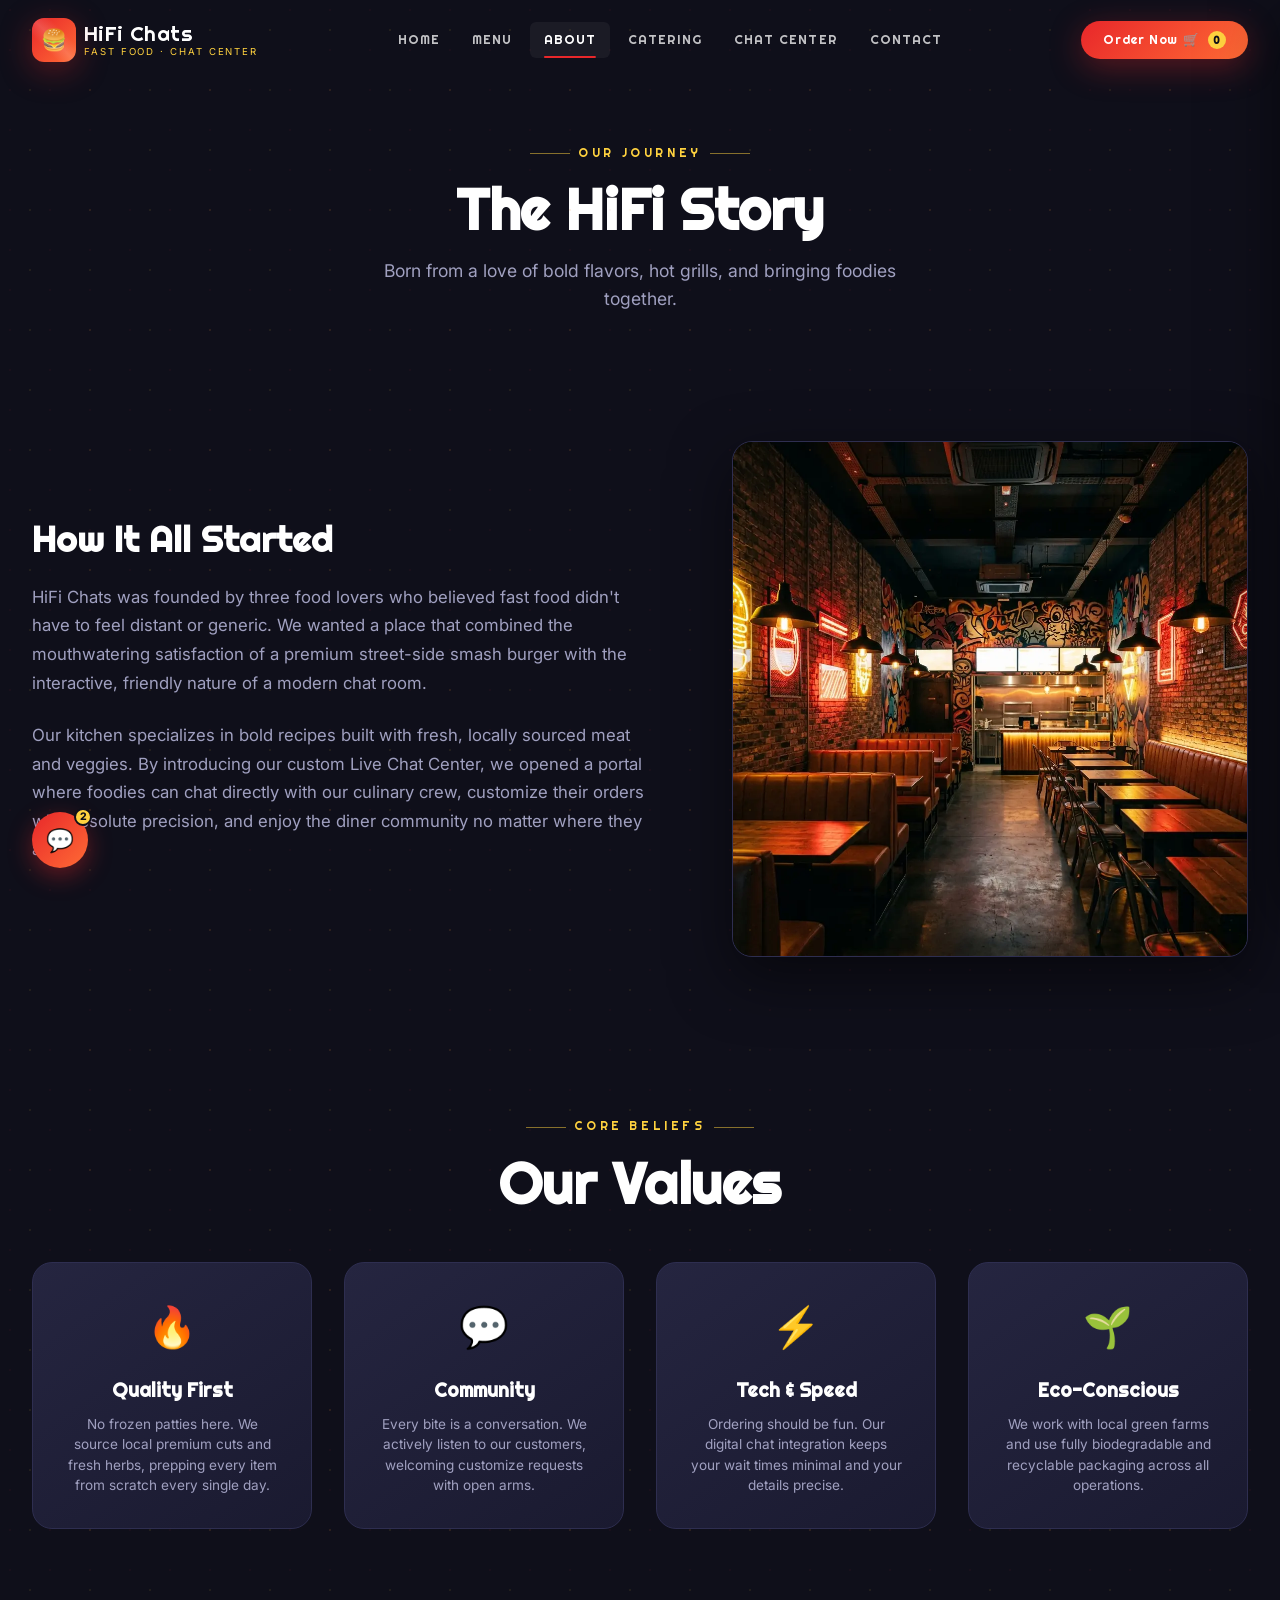
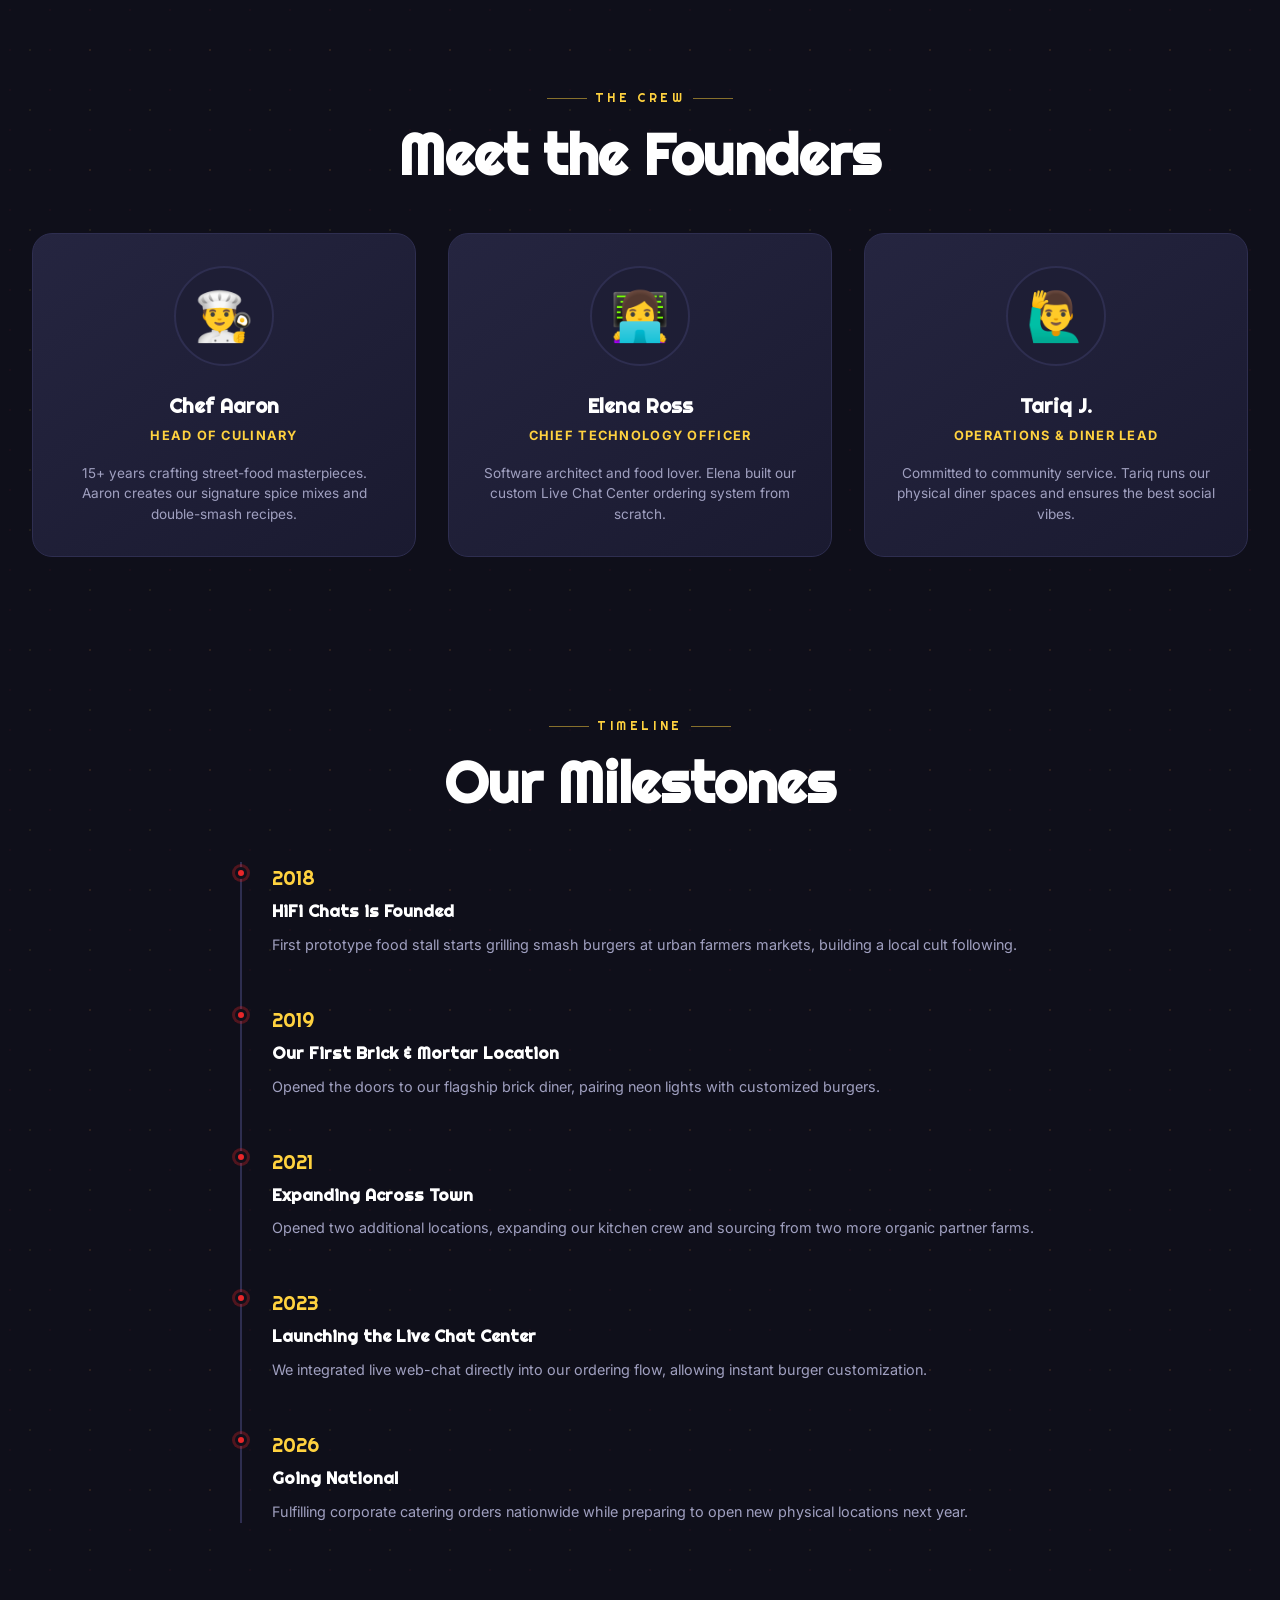
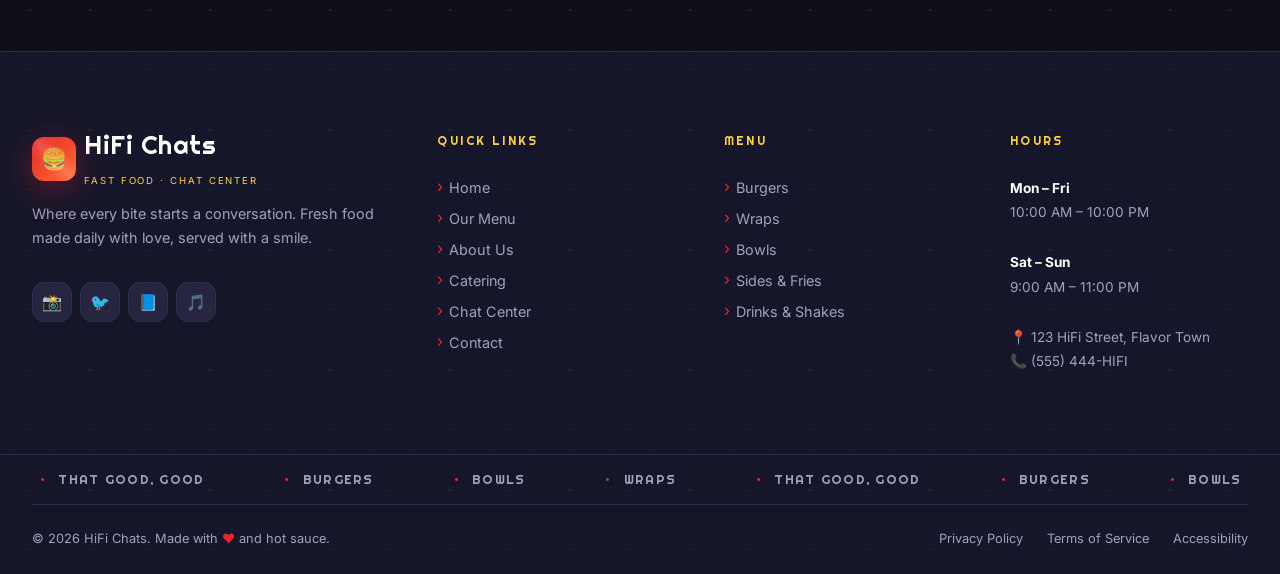
==== commit 0c783945: "Optimize images: PNG -> WebP (5.2MB -> 0.6MB) Converted all photo assets to WebP q72 and updated eve" ====
--- a/about.html
+++ b/about.html
@@ -4,6 +4,8 @@
   <meta charset="UTF-8">
   <meta name="viewport" content="width=device-width, initial-scale=1.0">
   <link rel="icon" href="data:image/svg+xml,<svg xmlns=%22http://www.w3.org/2000/svg%22 viewBox=%220 0 100 100%22><text y=%22.9em%22 font-size=%2290%22>🍔</text></svg>">
+  <meta name="description" content="The HiFi Chats story — three food lovers combining premium street food with a live chat ordering experience. Meet the founders and our values.">
+  <meta name="theme-color" content="#0F0F1A">
   <title>About Us | HiFi Chats - Street Food & Conversation</title>
   <!-- Google Fonts -->
   <link rel="preconnect" href="https://fonts.googleapis.com">
@@ -236,7 +238,7 @@
         </div>
         <div class="reveal-right">
           <div class="story-img-wrap">
-            <img src="assets/interior.png" alt="Diner Story" class="story-img">
+            <img src="assets/interior.webp" alt="Diner Story" class="story-img">
           </div>
         </div>
       </div>
--- a/css/components.css
+++ b/css/components.css
@@ -574,10 +574,10 @@
   font-size: 0.85rem;
   color: var(--hifi-white);
   margin-bottom: var(--space-sm);
-  animation: slideInLeft 0.3s ease;
-}
-
-@keyframes slideInLeft {
+  animation: msg-slide-in 0.3s ease;
+}
+
+@keyframes msg-slide-in {
   from { opacity: 0; transform: translateX(-10px); }
   to { opacity: 1; transform: translateX(0); }
 }
@@ -599,6 +599,21 @@
 .chat-popup-cta:hover {
   opacity: 0.9;
   transform: scale(1.02);
+}
+
+
+/* ──────────────────────────────────────
+   FORM FEEDBACK
+────────────────────────────────────── */
+.form-success {
+  margin-top: var(--space-md);
+  padding: 12px 18px;
+  border-radius: var(--radius-md);
+  background: rgba(46, 204, 113, 0.12);
+  border: 1px solid rgba(46, 204, 113, 0.35);
+  color: var(--hifi-green);
+  font-size: 0.9rem;
+  animation: msg-slide-in 0.3s ease;
 }
 
 
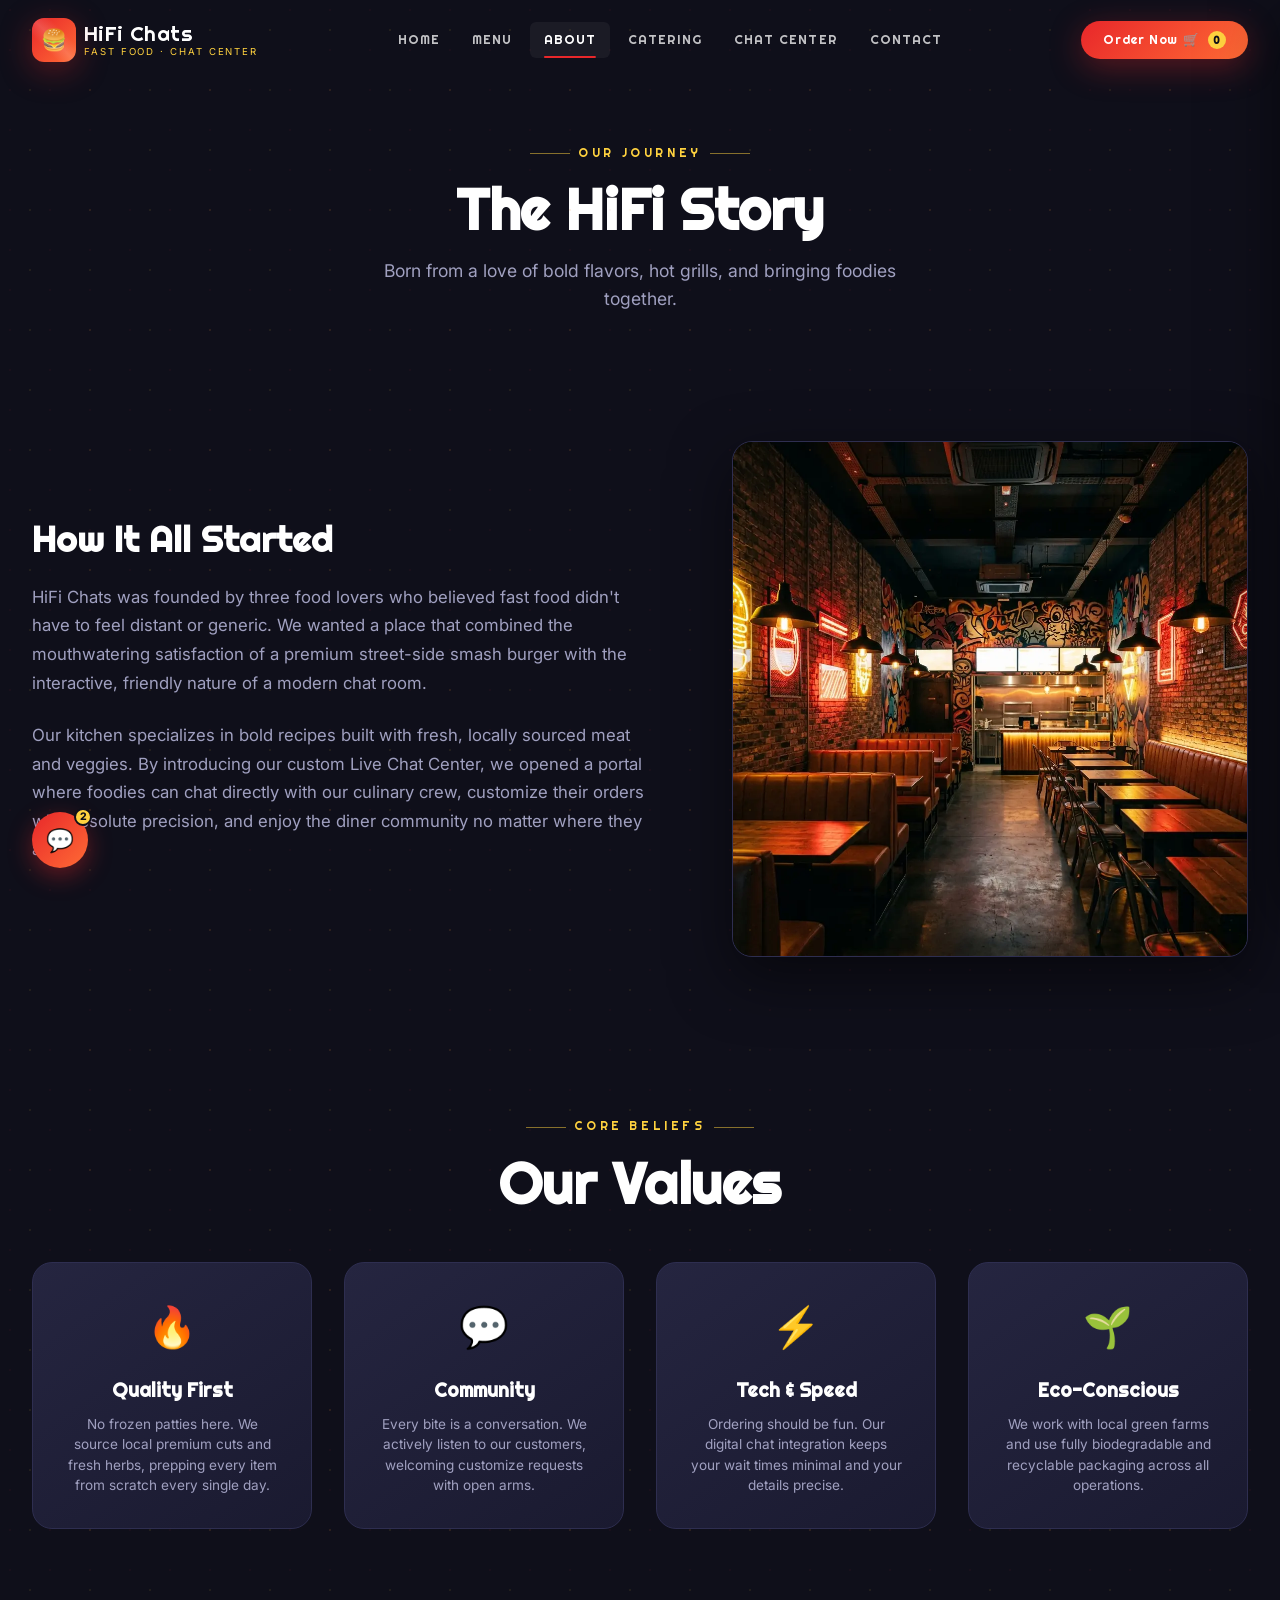
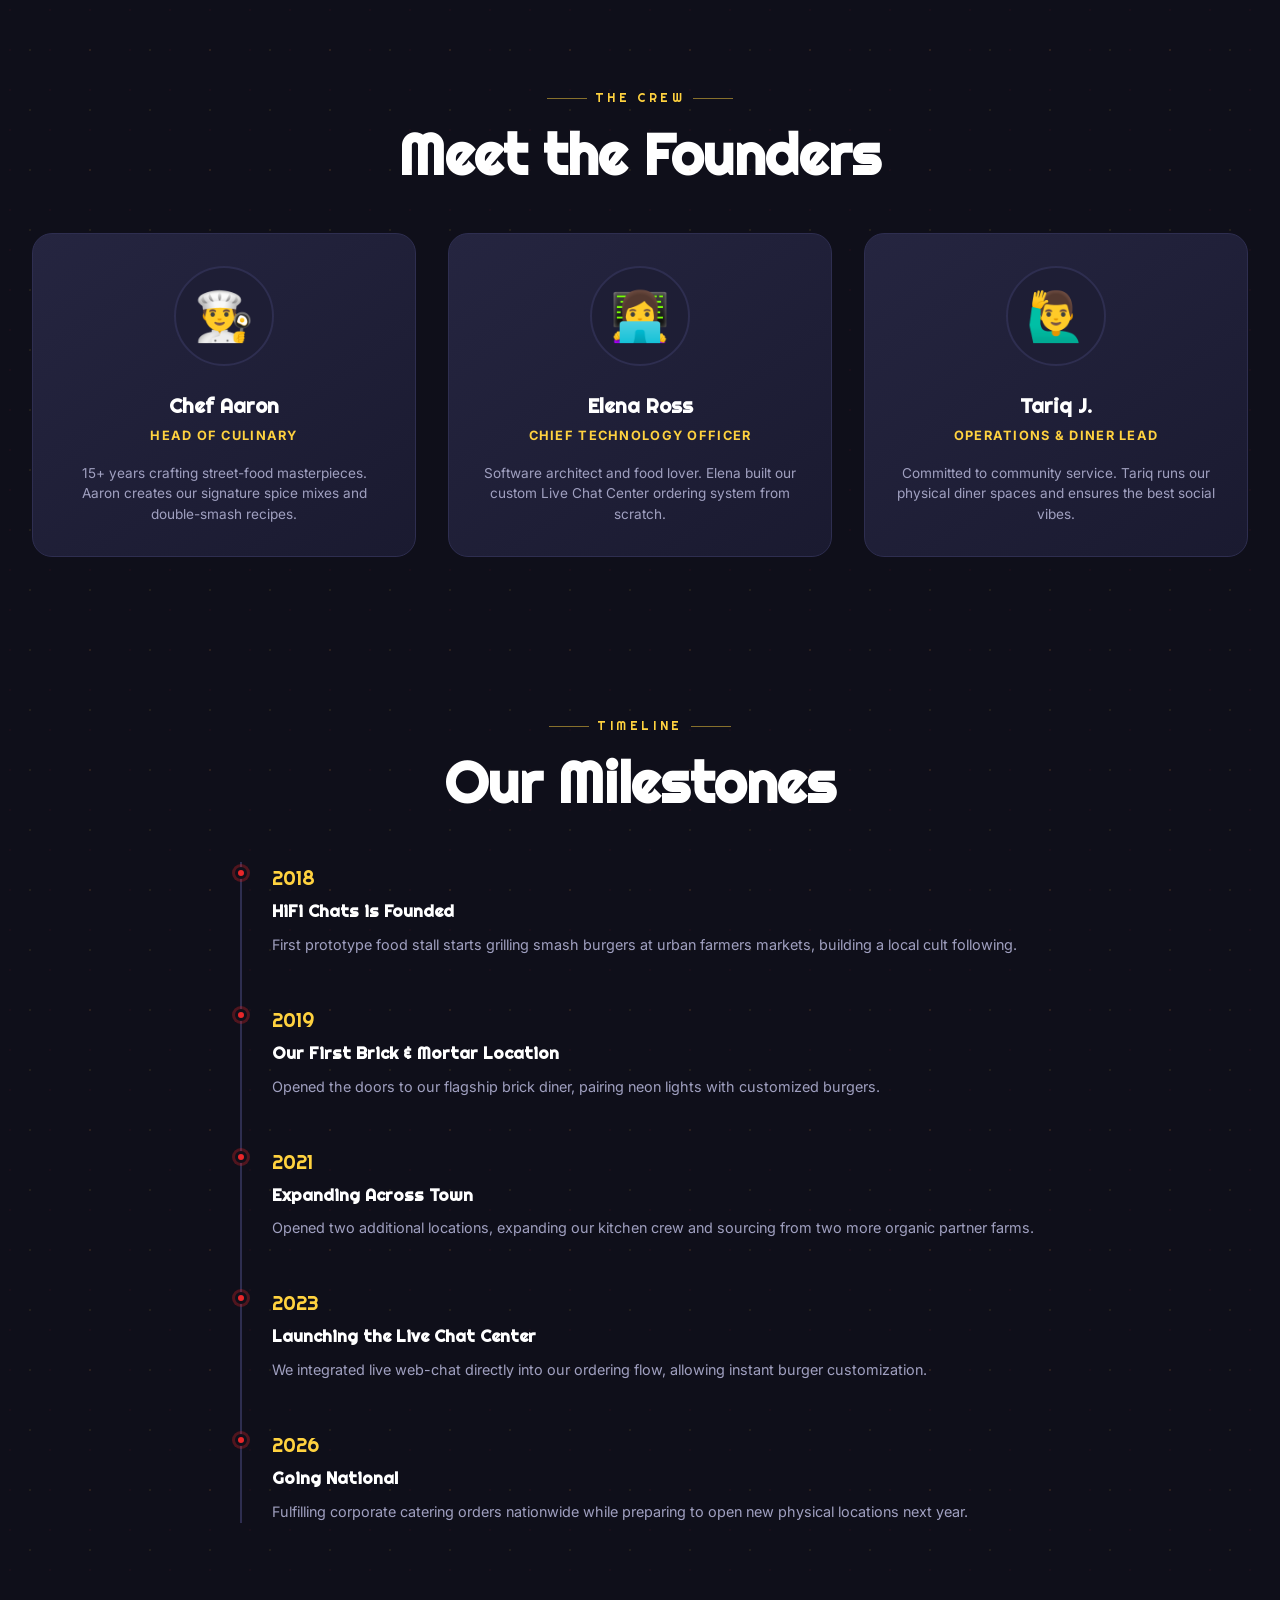
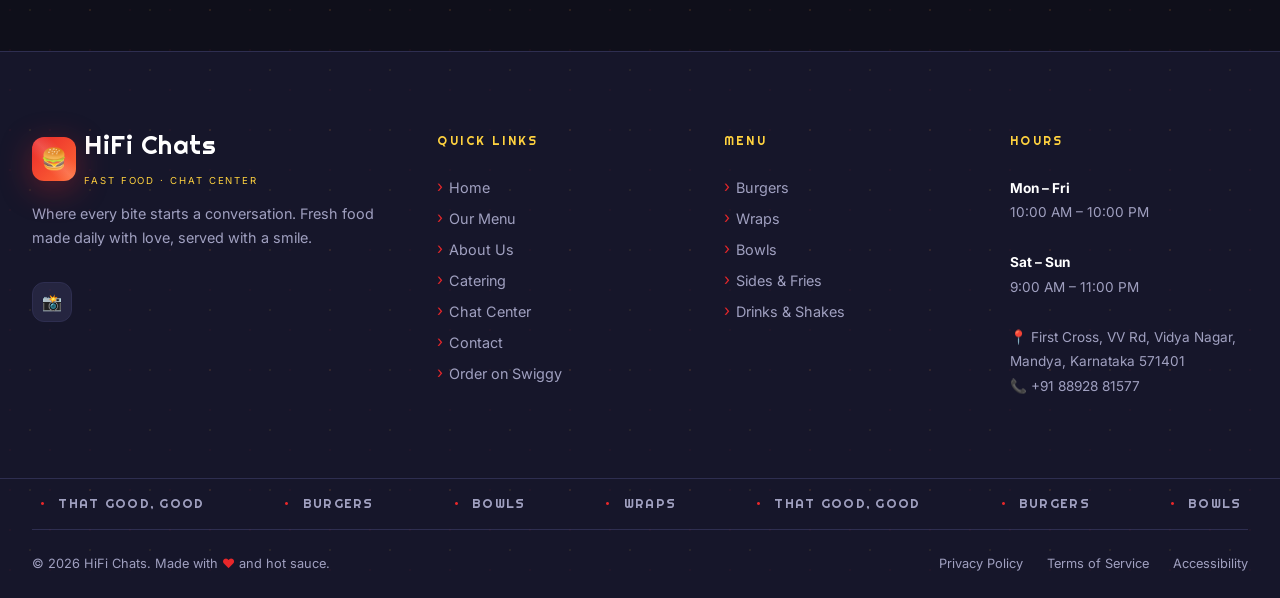
==== commit e000d0a3: "Add real business details: Mandya address, phone, Instagram, Swiggy - Footer (all pages): real addre" ====
--- a/about.html
+++ b/about.html
@@ -364,10 +364,7 @@
           </div>
           <p class="footer-desc">Where every bite starts a conversation. Fresh food made daily with love, served with a smile.</p>
           <div class="footer-social">
-            <a href="#" class="social-btn" aria-label="Instagram">📸</a>
-            <a href="#" class="social-btn" aria-label="Twitter">🐦</a>
-            <a href="#" class="social-btn" aria-label="Facebook">📘</a>
-            <a href="#" class="social-btn" aria-label="TikTok">🎵</a>
+            <a href="https://www.instagram.com/hifichats/" target="_blank" rel="noopener noreferrer" class="social-btn" aria-label="HiFi Chats on Instagram">📸</a>
           </div>
         </div>
         <div>
@@ -379,6 +376,7 @@
             <li><a href="catering.html">Catering</a></li>
             <li><a href="chat.html">Chat Center</a></li>
             <li><a href="contact.html">Contact</a></li>
+            <li><a href="https://www.swiggy.com/restaurants/hifi-chats-vidya-nagar-koramangala-bangalore-1005236/dineout" target="_blank" rel="noopener noreferrer">Order on Swiggy</a></li>
           </ul>
         </div>
         <div>
@@ -398,8 +396,8 @@
             <br>
             <p><strong>Sat – Sun</strong><br>9:00 AM – 11:00 PM</p>
             <br>
-            <p>📍 123 HiFi Street, Flavor Town</p>
-            <p>📞 (555) 444-HIFI</p>
+            <p>📍 First Cross, VV Rd, Vidya Nagar,<br>Mandya, Karnataka 571401</p>
+            <p>📞 <a href="tel:+918892881577">+91 88928 81577</a></p>
           </div>
         </div>
       </div>
